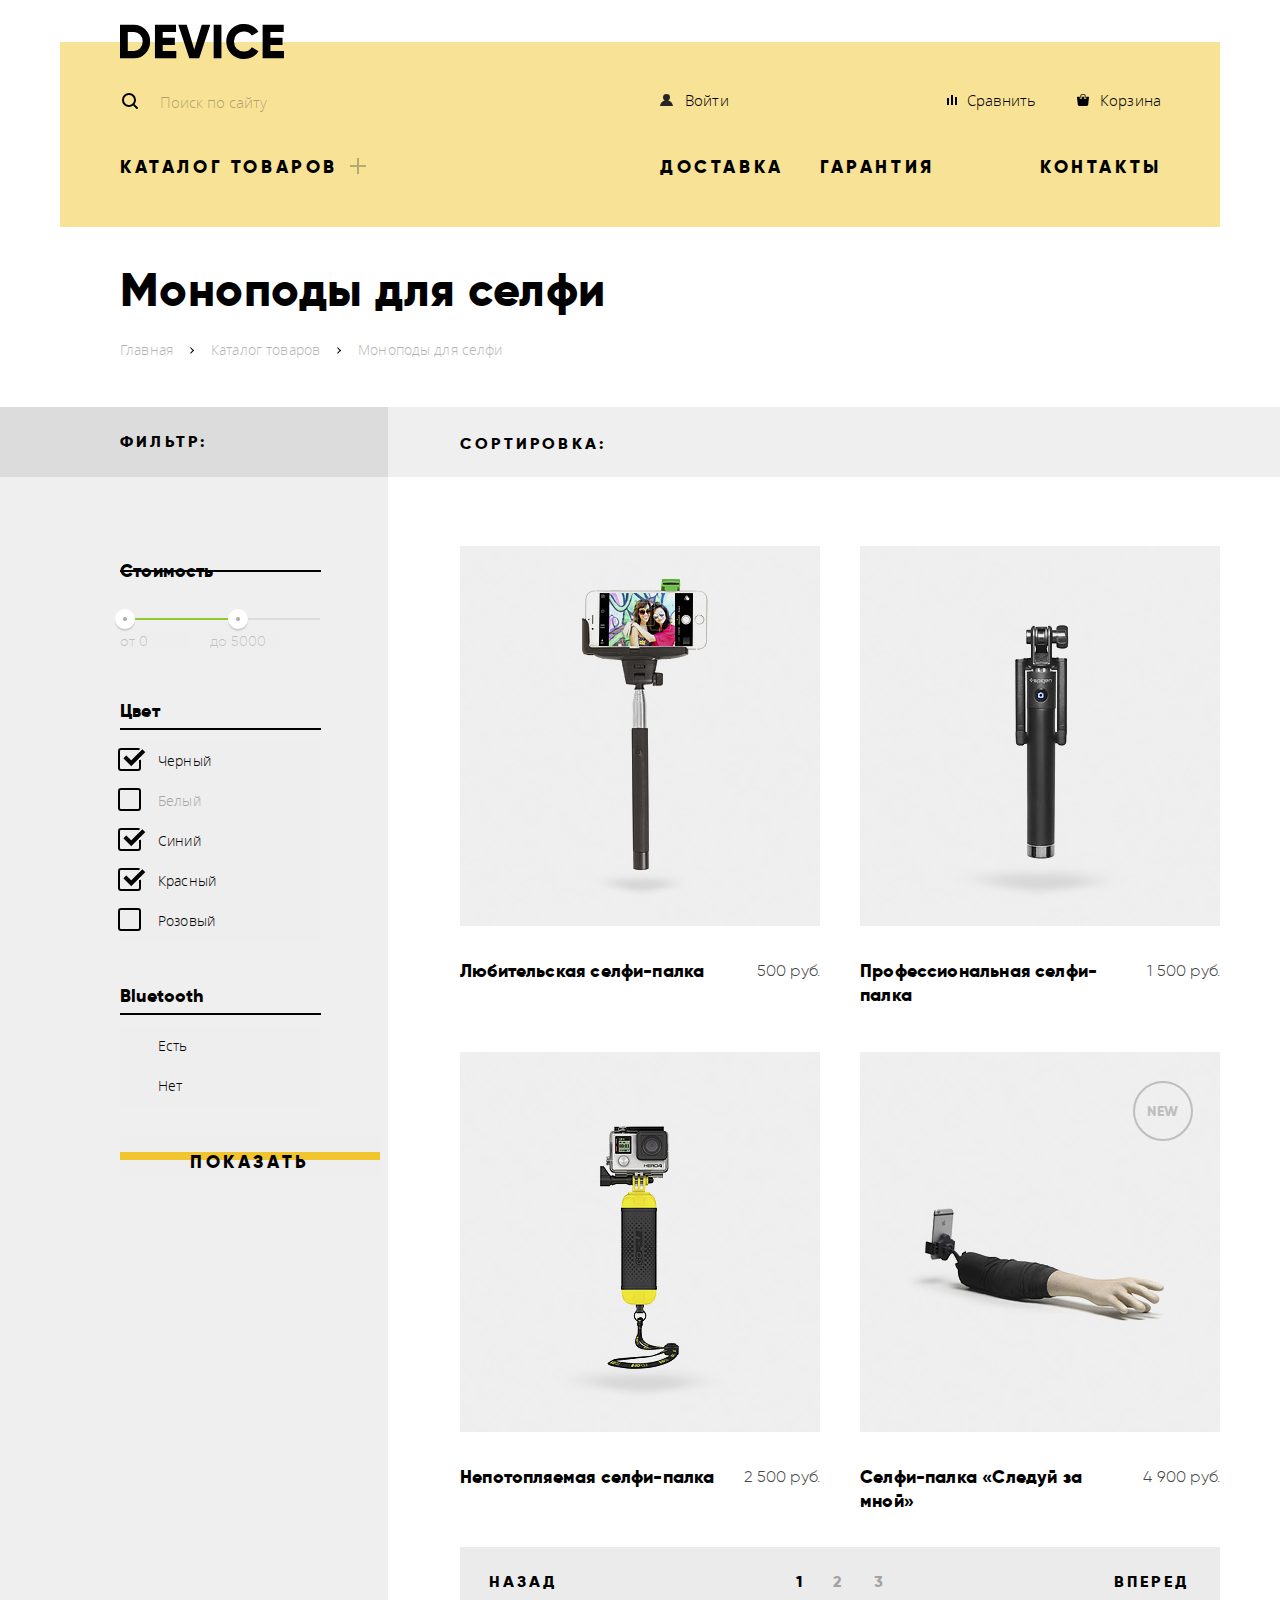
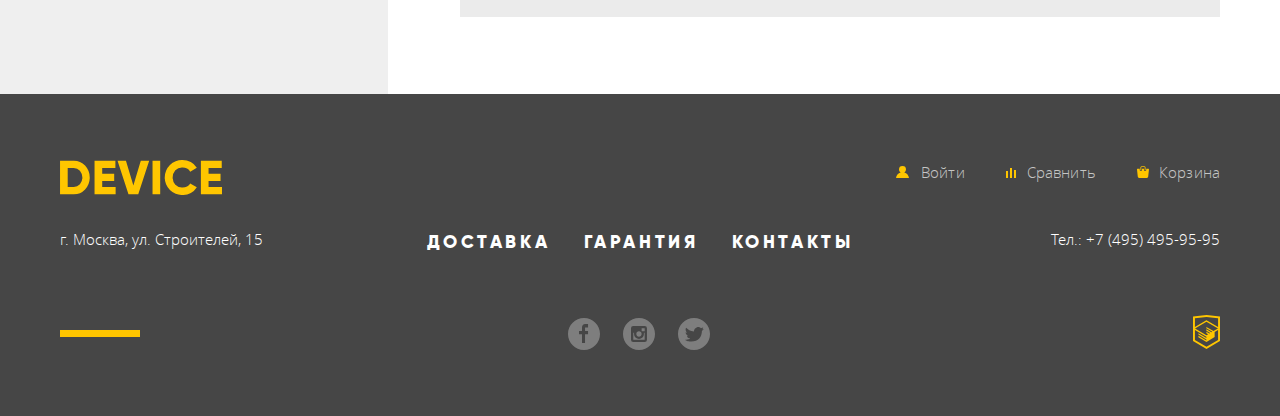
==== catalog.html @ 61d41802 "catalog - сделал часть фильтра" ====
<!DOCTYPE html>
<html lang="ru">
  <head>
    <meta charset="utf-8">
    <title>HTML Academy: Девайс</title>
    <link rel="stylesheet" href="css/normalize.css">
    <link rel="stylesheet" href="css/style.css">
  </head>
  <body class="inner-page">
    <header class="main-header container">
        <nav class="main-navigation">
          <div class="main-header-logo-block">
            <a class="main-header-logo">
              <img src="img/logo-device-black.svg" width="164" height="35" alt="Логотип интернет-магазина «Device»">
            </a>
          </div>
          <ul class="user-navigation">
            <li class="search-block">
              <form class="search-form" action="https://echo.htmlacademy.ru" method="post">
                <input class="search-input" id="search-text" type="text" name="search-text" placeholder="Поиск по сайту" autocomplete="off">
                <button class="search-button" type="submit">Найти</button>
              </form>
            </li>
            <li class="login-link"><a href="login.html">Войти</a></li>
            <li class="compare"><a href="compare.html">Сравнить</a></li>
            <li class="basket"><a href="basket.html">Корзина</a></li>
          </ul>
          <ul class="site-navigation">
            <li class="header-catalog">
              <a href="catalog.html">Каталог товаров</a>
              <ul class="header-catalog-menu">
                <li><a href="catalog-vr.html">Виртуальная реальность </a></li>
                <li><a href="catalog-monopods.html">Моноподы для селфи</a></li>
                <li><a href="catalog-actioncameras.html">Экшн-камеры</a></li>
                <li><a href="catalog-fitness.html">Фитнес-браслеты</a></li>
                <li><a href="catalog-smartwatches.html">Умные часы</a></li>
                <li><a href="catalog-quadcopters.html">Квадрокоптеры</a></li>
              </ul>
            </li>
            <li class="header-delivery"><a href="delivery.html">Доставка</a></li>
            <li class="header-warranty"><a href="warranty.html">Гарантия</a></li>
            <li class="header-contacts"><a href="contacts.html">Контакты</a></li>
          </ul>
        </nav>
    </header>

    <main>
      <div class="container">
        <h1 class="page-title">Моноподы для селфи</h1>
        <h2 class="visually-hidden">Навигационная цепочка</h2>
        <ul class="breadcrumbs">
          <li><a href="index.html">Главная</a></li>
          <li><a href="catalog.html">Каталог товаров</a></li>
          <li class="breadcrumbs-current">Моноподы для селфи</li>
        </ul>
      </div>

      <div class="catalog-wrapper">
        <div class="catalog-left-side">
        </div>
        <div class="catalog-container">
          <section class="filter-column">
            <h2 class="filter-title">Фильтр:</h2>
            <form class="filter" method="get" action="https://echo.htmlacademy.ru">
              <fieldset class="price-fieldset">
                <legend>Стоимость</legend>
                <div class="range-filter">
                  <div class="range-controls">
                    <div class="scale">
                      <div class="bar"></div>
                    </div>
                    <div class="toggle toggle-min"></div>
                    <div class="toggle toggle-max"></div>
                    <!-- <div class="price-controls"> -->
                      <label class="min-price">от <input name="min-price" type="text" value="0"></label>
                      <label class="max-price">до <input name="max-price" type="text" value="5000"></label>
                    <!-- </div> -->
                  </div>
                </div>
              </fieldset>

              <fieldset class="color-fieldset">
                <legend>Цвет</legend>
                <ul>
                  <li class="filter-option">
                    <input class="visually-hidden filter-input filter-input-checkbox" type="checkbox" name="black" id="black-field" checked>
                    <label for="black-field">Черный</label>
                  </li>
                  <li class="filter-option">
                    <input class="visually-hidden filter-input filter-input-checkbox" type="checkbox" name="white" id="white-field" disabled>
                    <label for="white-field">Белый</label>
                  </li>
                  <li class="filter-option">
                    <input class="visually-hidden filter-input filter-input-checkbox" type="checkbox" name="blue" id="blue-field" checked>
                    <label for="blue-field">Синий</label>
                  </li>
                  <li class="filter-option">
                    <input class="visually-hidden filter-input filter-input-checkbox" type="checkbox" name="red" id="red-field" checked>
                    <label for="red-field">Красный</label>
                  </li>
                  <li class="filter-option">
                    <input class="visually-hidden filter-input filter-input-checkbox" type="checkbox" name="pink" id="pink-field">
                    <label for="pink-field">Розовый</label>
                  </li>
                </ul>
              </fieldset>
              <fieldset class="bluetooth-fieldset">
                <legend>Bluetooth</legend>
                <ul>
                  <li class="filter-option">
                    <input class="visually-hidden filter-input filter-input-radio" type="radio" name="bluetooth" id="bluetooth-yes" value="bluetooth-yes">
                    <label for="bluetooth-yes">Есть</label>
                  </li>
                  <li class="filter-option">
                    <input class="visually-hidden filter-input filter-input-radio" type="radio" name="bluetooth" id="bluetooth-no" value="bluetooth-no">
                    <label for="bluetooth-no">Нет</label>
                  </li>
                </ul>
              </fieldset>
              <button class="button filter-button" type="submit" >Показать</button>
            </form>
          </section>

          <div class="catalog-column">
            <section class="sorting">
              <h2 class="sorting-title">Сортировка:</h2>
              <!-- Здесь будет сортировка -->
            </section>

            <section class="catalog">
              <h2 class="visually-hidden">Список моноподов для селфи</h2>
              <ul class="catalog-list">
                <li class="catalog-item">
                  <p class="catalog-item-image">
                    <img src="img/item-1.jpg" width="360" height="380" alt="Любительская селфи-палка">
                  </p>
                  <div class="item-name-price">
                    <a href="catalog-item.html">
                      <h3 class="catalog-item-name">Любительская селфи-палка</h3>
                    </a>
                    <p class="catalog-item-price">
                      <b>500 руб.</b>
                    </p>
                  </div>
                  <div class="actions">
                      <a class="button add-cart-button" href="#" >В корзину</a>
                      <a class="add-compare" href="#" >Добавить к сравнению</a>
                  </div>
                </li>

                <li class="catalog-item">
                  <p class="catalog-item-image">
                    <img src="img/item-2.jpg" width="360" height="380" alt="Любительская селфи-палка">
                  </p>
                  <div class="item-name-price">
                    <a href="catalog-item.html">
                      <h3 class="catalog-item-name">Профессиональная селфи-палка</h3>
                    </a>
                    <p class="catalog-item-price">
                      <b>1 500 руб.</b>
                    </p>
                  </div>
                  <div class="actions">
                      <a class="button add-cart-button" href="#" >В корзину</a>
                      <a class="add-compare" href="#" >Добавить к сравнению</a>
                  </div>
                </li>

                <li class="catalog-item">
                  <p class="catalog-item-image">
                    <img src="img/item-3.jpg" width="360" height="380" alt="Любительская селфи-палка">
                  </p>
                  <div class="item-name-price">
                    <a href="catalog-item.html">
                      <h3 class="catalog-item-name">Непотопляемая селфи-палка</h3>
                    </a>
                    <p class="catalog-item-price">
                      <b>2 500 руб.</b>
                    </p>
                  </div>
                  <div class="actions">
                      <a class="button add-cart-button" href="#" >В корзину</a>
                      <a class="add-compare" href="#" >Добавить к сравнению</a>
                  </div>
                </li>

                <li class="catalog-item">
                  <p class="catalog-item-image">
                    <img src="img/item-4.jpg" width="360" height="380" alt="Любительская селфи-палка">
                  </p>
                  <div class="item-name-price">
                    <a href="catalog-item.html">
                      <h3 class="catalog-item-name">Селфи-палка «Следуй за мной»</h3>
                    </a>
                    <p class="catalog-item-price">
                      <b>4 900 руб.</b>
                    </p>
                  </div>
                  <div class="item-new">New</div>
                  <div class="actions">
                      <a class="button add-cart-button" href="#" >В корзину</a>
                      <a class="add-compare" href="#" >Добавить к сравнению</a>
                  </div>
                </li>

              </ul>
              <div class="pagination">
                <button class="pagination-button pagination-button-back">Назад</button>
                <ul class="pagination-list">
                  <li class="pagination-item pagination-item-current"><a>1</a></li>
                  <li class="pagination-item"><a href="#">2</a></li>
                  <li class="pagination-item"><a href="#">3</a></li>

                </ul>
                <button class="pagination-button pagination-button-next">Вперед</button>
              </div>
            </section>
          </div>
        </div>
        <div class="catalog-right-side">
        </div>
      </div>
    </main>

    <footer class="main-footer">
      <div class="main-footer-wrapper">
        <div class="container">
          <div class="footer-top">
            <a>
              <img class="footer-logo" src="img/logo-device-yellow.svg" width="162" height="35" alt="Логотип интернет-магазина «Device»">
            </a>
            <ul class="footer-user-navigation">
              <li class="footer-login-link"><a href="login.html">Войти</a></li>
              <li class="footer-compare"><a href="compare.html">Сравнить</a></li>
              <li class="footer-basket"><a href="basket.html">Корзина</a></li>
            </ul>
          </div>
          <div class="footer-middle">
            <div class="column-1">
              <span class="footer-address">г. Москва, ул. Строителей, 15</span>
            </div>
            <div class="column-2">
              <ul class="middle-menu">
                <li><a href="delivery.html">Доставка</a></li>
                <li><a href="warranty.html">Гарантия</a></li>
                <li><a href="contacts.html">Контакты</a></li>
              </ul>
            </div>
            <div class="column-3">
              <span class="footer-tel">Тел.: +7 (495) 495-95-95</span>
            </div>
          </div>
          <div class="footer-bottom">
            <div class="column-2">
              <ul class="social-buttons">
                <li>
                  <a class="social-button fb-button" href="#" aria-label="Фейсбук">
                  </a>
                </li>
                <li>
                  <a class="social-button instagram-button" href="#" aria-label="Инстаграм">
                  </a>
                </li>
                <li>
                  <a class="social-button twitter-button" href="#" aria-label="Твиттер">
                  </a>
                </li>
              </ul>
            </div>
            <a class="footer-copyright" href="https://htmlacademy.ru/intensive/htmlcss">
              <img src="img/logo-html.svg" width="27" height="35" alt="Логотип HTML Academy">
            </a>
          </div>
        </div>
      </div>
    </footer>
  </body>
</html>
---- css/style.css ----
/* * {
  background: rgba(0, 255, 0, 0.08);
} */



@font-face {
    font-family: "gilroyextrabold";
    src: url("../fonts/gilroyextrabold-webfont.woff2") format("woff2");
    font-weight: 800;
    font-style: normal;
}

@font-face {
    font-family: "gilroylight";
    src: url("../fonts/gilroylight-webfont.woff2") format("woff2");
    font-weight: 300;
    font-style: normal;
}

@font-face {
    font-family: "open_sanslight";
    src: url("../fonts/opensans-light-webfont.woff2") format("woff2");
    font-weight: 300;
    font-style: normal;
}

@font-face {
    font-family: "open_sansregular";
    src: url("../fonts/opensans-regular-webfont.woff2") format("woff2");
    font-weight: 400;
    font-style: normal;
}

body {
  margin: 0;
  padding: 0;

  font-family: "open_sanslight", Arial, sans-serif;
  font-size: 15px;
  line-height: 30px;
  font-weight: 300;
  color: #464646;

  background-color: #ffffff;
}

a {
  text-decoration: none;
}

img {
  max-width: 100%;
  height: auto;

}

.visually-hidden:not(:focus):not(:active),
input[type="checkbox"].visually-hidden,
input[type="radio"].visually-hidden {
  position: absolute;

  width: 1px;
  height: 1px;
  margin: -1px;
  border: 0;
  padding: 0;

  white-space: nowrap;

  clip-path: inset(100%);
  clip: rect(0 0 0 0);
  overflow: hidden;
}

.page-title,
.services-item h3,
.about-us-title,
.contacts-title {
  font-family: "gilroyextrabold", Arial, sans-serif;
  font-size: 47px;
  line-height: 48px;
  font-weight: 800;
  text-align: left;
  color: #000000;
  letter-spacing: 0.01em;

  background-color: #ffffff;
  border: none;
}

/* ---------- Кнопки ---------- */
.button {
  position: relative;
  display: block;

  box-sizing: border-box;
  width: 260px;
  height: 40px;

  margin: 0;
  padding: 0;

  padding-top: 12px;

  z-index: 1;

  font-family: "gilroyextrabold", Arial, sans-serif;
  font-size: 18px;
  line-height: 18px;
  font-weight: 800;
  text-align: center;
  color: #000000;
  text-transform: uppercase;
  letter-spacing: 0.2em;

  background-color: #ffffff;
  border: none;

  /* Временно */
  /* outline: 1px solid gray; */
}

.button::before {
  content: "";

  position: absolute;
  width: inherit;
  height: 8px;
  top: 16px;
  left: 0;

  z-index: -1;

  background-color: #f0c52e;
}

.button:hover::before,
.button:focus::before
 {
  transform: scaleY(5);
  transition-duration: 0.25s;
}

.button:active {
  color: rgba(0, 0, 0, 0.3);
}

/* -------------------- */

.slider-item-button {
  width: 220px;
  margin-top: 45px;
}

.services-button {
  width: 160px;
  margin-bottom: 24px;
  background-color: transparent;
}

.about-us-button {
  width: 260px;
  margin-top: 53px;
}

.write-us-button {
  width: 260px;
  margin-top: 58px;
}

/* Кнопки всплывающих окон */
.email-send-button {
  padding-top: 0;

  cursor: pointer;
}

/* Кнопки страницы каталога */
.filter-button {
  background-color: #eeeeee;
}



.container {
  display: flex;
  flex-direction: column;

  box-sizing: border-box;
  width: 1200px;
  padding: 0 20px;
  margin-left: auto;
  margin-right: auto;
}

.main-header {
  box-sizing: border-box;
  padding: 0 80px;

  margin-top: 24px;
  /* Временно для сетки */
  min-height: 203px;

  box-shadow:
  0 18px #ffffff inset,
  20px 0 #ffffff inset,
  -20px 0 #ffffff inset;
}


.main-header-logo-block {
  /* width: 1160px; */
  height: 35px;
  margin-bottom: 18px;
}

.main-header {
  /* position: relative; */

  color: #000000;
  letter-spacing: 0.01em;

  background-color: #f7e296;
}

.main-header a {
  color: #000000;
}

.main-header a:hover,
.main-header a:focus {
  opacity: 0.6;
}

.main-header a:active {
  opacity: 0.3;
}

.main-header-logo:hover,
.main-header-logo:focus {
  opacity: 0.6;
}

.main-header-logo:active {
  opacity: 0.3;
}

.main-header ul {
  list-style: none;
}

.main-navigation {
}

.user-navigation {
  display: flex;
  flex-wrap: wrap;

  justify-content: flex-start;
  align-items: top;
  min-height: 49px;
  margin: 0;
  padding: 0;
  margin-bottom: 29px;

  list-style: none;
}

.user-navigation li:not(:first-child) {
  margin-top: 8px;
}

.search-block {
  width: 440px;
}

.search-form {
  width: 440px;
  display: flex;

  margin: 0;
  padding: 0;
}

.search-input {
  box-sizing: border-box;
  width: 355px;
  height: 49px;

  /* padding-bottom: 13px; */
  padding-left: 40px;
  padding-right: 20px;

  color: #000000;

  vertical-align: middle;

  border: none;
  box-shadow: 0 -2px 0 0 #000000 inset;

  background-image: url("../img/search.svg") ;
  background-repeat: no-repeat; background-position: 2px 16px;
  background-color: inherit;
}

input.search-input::placeholder {
  color: rgba(0, 0, 0, 0.3);
}

input.search-input:hover::placeholder, input.search-input:focus::placeholder {
  color: rgba(0, 0, 0, 0.6);
}

.search-input:focus {
  outline: 0;
}

.search-button {
  box-sizing: border-box;
  width: 85px;
  height: 49px;

  color: #000000;

  border: none;
  border: 2px solid #000000;

  background: none;
}

.search-button:hover,
.search-button:hover {
  color: #ffffff;
  background-color: #000000;
  cursor: pointer;
}

.search-button:active {
  color: rgba(255, 255, 255, 0.3);
}

.search-input:placeholder-shown + .search-button {
   display: none
}

.search-input:focus + .search-button {
   display: block;
}

.search-input:placeholder-shown {
  box-shadow: none;
}

.search-input:focus {
  box-shadow: 0 -2px 0 0 #000000 inset;
}

.user-navigation a {
  display: block;
  padding-left: 25px;
}

.login-link a {
  background-image: url("../img/user.svg") ;
  background-repeat: no-repeat; background-position: 0px 9px;
}

.compare a {
  margin-left: 2px;

  background-image: url("../img/compare.svg") ;
  background-repeat: no-repeat; background-position: 5px 10px;
}

.basket a {
  margin-left: 5px;

  background-image: url("../img/cart.svg") ;
  background-repeat: no-repeat; background-position: 2px 9px;
}

 .login-link {
   width: 80px;
   margin-left: 100px;
 }

 .compare {
   width: 100px;
   margin-left: 200px;
 }

 .basket {
   width: 90px;
   margin-left: 30px;
 }



.site-navigation {
  display: flex;
  flex-wrap: wrap;

  justify-content: flex-start;
  margin: 0;
  padding: 0;
  /* margin-bottom: 19px; */

  list-style: none;
}

.header-catalog {
  position: relative;
  /* width: 230px; */
  width: 255px;
}

.header-catalog:hover > a,
.header-catalog:focus > a {
  opacity: 0.6;
}

.header-catalog > a:active {
  opacity: 0.3;
}

.header-catalog:before {
  content: "";
  position: absolute;
  width: 16px;
  height: 2px;

  right: 9px;
  top: 10px;

  background-color: #b8a974;
}

.header-catalog:after {
  content: "";
  position: absolute;
  width: 2px;
  height: 16px;

  right: 16px;
  top: 3px;

  background-color: #b8a974;
}

.header-delivery {
  width: 160px;
  margin-left: 285px;
}
.header-warranty {
  width: 120px;
}
.header-contacts {
  width: 120px;
  margin-left: 100px;
}

.site-navigation {
  font-family: "gilroyextrabold", Arial, sans-serif;
  font-size: 18px;
  line-height: 24px;
  font-weight: 800;
  color: #000000;
  text-transform: uppercase;
  letter-spacing: 0.2em;

  background-color: #f7e296;
}


.header-catalog-menu {
  position: absolute;
  left: -60px;
  z-index: 10;

  display: flex;
  flex-direction: column;
  justify-content: flex-start;
  align-content: flex-start;
  flex-wrap: wrap;

  box-sizing: border-box;
  height: 161px;
  width: 1160px;

  margin: 0;
  padding: 0;
  padding-left: 60px;
  padding-right: 60px;
  padding-top: 20px;
  padding-bottom: 33px;

  font-family: "open_sanslight", Arial, sans-serif;
  font-size: 15px;
  line-height: 36px;
  font-weight: 300;
  letter-spacing: 0.01em;
  color: #000000;
  text-transform: none;


  list-style: none;
  background-color: #f7e296;
  /* Временно скрываем выпадающее меню*/
  display: none;
}

.header-catalog:hover .header-catalog-menu {
  display: flex;
}

.header-catalog-menu li {
  width: 200px;
  margin-right: 40px;
}

.header-catalog-menu li:nth-child(5) {
  margin-bottom: 36px;
}

.header-catalog-menu li:nth-child(n+4) {
  width: 160px;
}



.slider {
  position: relative;
  min-height: 516px;
  margin-bottom: 80px;
}

.slider-list {
  position: relative;

  margin: 0;
  padding: 0;
  list-style: none;
}

.slider-item {
  display: flex;
  justify-content: space-between;

  box-shadow: 0 113px #f7e296 inset;
}

.slider-item::before {
  content: "";
  position: absolute;
  left: 600px;
  top: 39px;
  width: 100px;
  height: 7px;
  background-color: #ffffff;
}

.slider-left-column {
  display: flex;
  width: 560px;
}

.slider-right-column {
  width: 560px;
}

.slider-item:nth-child(1) .slider-image {
  margin: 4px auto;
}

.slider-item:nth-child(2) .slider-image {
  margin-top: 15px;
  margin-left: 116px;
}

.slider-item:nth-child(3) .slider-image {
  margin-top: 67px;
  margin-left: 32px;
}

.slider-item-number {
  position: absolute;
  top: -8px;
  right: 45px;

  font-family: "gilroyextrabold", Arial, sans-serif;
  font-size: 179.2px;
  line-height: 179.2px;
  font-weight: 800;
  text-align: left;
  color: #ffffff;
  letter-spacing: 0.01em;

  background-color: transparent;
  border: none;
}

.slider-item-slogan {
  position: relative;
  margin: 0px;
  margin-top: 84px;

  font-family: "gilroyextrabold", Arial, sans-serif;
  font-size: 47px;
  line-height: 56px;
  font-weight: 800;
  text-align: left;
  color: #000000;
  letter-spacing: 0.01em;

  background-color: transparent;
  border: none;
}

.slider-item-description {
  width: 500px;
  /* width: 482px; */
  margin: 0;
  margin-top: 17px;

  letter-spacing: 0.01em;
}


.slider-table {
  border-collapse: collapse;
  margin-top: 49px;
}

.slider-table td {
padding: 0;
}

.col1 {
  width: 159px;
}

.col2 {
  width: 140px;
}

.col3 {
  width: 160px;
}

.slider-table-head {
  display: table-row-group;

  font-size: 13px;
  line-height: 20px;
  letter-spacing: 0.01em;
}

.slider-table-data {
  display: table-header-group;

  font-family: "gilroylight", Arial, sans-serif;
  font-size: 36px;
  line-height: 48px;
  font-weight: 300;
  color: #000000;
  letter-spacing: 0.01em;

  background-color: #ffffff;
}

.slider-table-head td {
  padding-top: 8px;
}

.slider-controls {
  position: absolute;
  height: 12px;

  bottom: 174px;
  right: 66px;

  z-index: 5;
}

.slider-controls label {
  position: relative;
  display: inline-block;
  width: 10px;
  height: 10px;
  margin-right: 17px;

  vertical-align: top;

  background-color: transparent;
  border: 1px solid #000000;
  border-radius: 50%;
  cursor: pointer;
}

.slider-item {
  display: none;
}

#product-1:checked ~ .slider-list #slide1,
#product-2:checked ~ .slider-list #slide2,
#product-3:checked ~ .slider-list #slide3 {
  display: flex;
}

#product-1:checked ~ .slider-controls label[for="product-1"]::before,
#product-2:checked ~ .slider-controls label[for="product-2"]::before,
#product-3:checked ~ .slider-controls label[for="product-3"]::before {
  content: "";
  position: absolute;
  width: 2px;
  height: 2px;
  z-index: 5;
  left: 50%;
  top: 50%;
  margin: -2px;
  background-color: inherit;
  border: 1px solid #000000;
  border-radius: 50%;
}


.catalog-menu {
  min-height: 242px;
  margin-bottom: 80px;
}

.catalog-menu-list {
  display: flex;
  justify-content: flex-start;
  flex-wrap: wrap;

  width: 1160px;

  margin: 0;
  padding: 0;

  list-style: none;
}

.catalog-menu-item {
  width: 160px;
  margin-right: 40px;

  font-family: "gilroyextrabold", Arial, sans-serif;
  font-size: 18px;
  line-height: 24px;
  font-weight: 800;
  letter-spacing: 0.01em;

  background-color: #ffffff;
}

.catalog-menu-item:nth-child(6) {
  margin-right: 0;
}

.catalog-menu-item a {
  display: flex;
  flex-direction: column;
  position: relative;
  color: #000000;
  text-decoration: none;
}

.catalog-menu-item a::before {
  display: block;
  content: "";
  width: 160px;
  height: 160px;
  margin-bottom: 33px;

  background-color: #f7e296;
  background-repeat: no-repeat;
  background-position: center;
}

.catalog-menu-item a::after{
  display: block;
  position: absolute;
  content: "";
  width: 160px;
  height: 160px;

  background-repeat: no-repeat;
}

.catalog-menu-vr a::after{
  background-image: url("../img/popular-1.svg");
  background-position: 31px 50px;
}

.catalog-menu-monopods a::after{
  background-image: url("../img/popular-2.svg");
  background-position: 38px 40px;
}

.catalog-menu-actioncameras a::after{
  background-image: url("../img/popular-3.svg");
  background-position: 49px 37px;
}

.catalog-menu-fitness a::after{
  background-image: url("../img/popular-4.svg");
  background-position: 28px 49px;
}

.catalog-menu-smartwatches a::after{
  background-image: url("../img/popular-5.svg");
  background-position: 55px 30px;
}

.catalog-menu-quadcopters a::after{
  background-image: url("../img/popular-6.svg");
  background-position: 13px 48px;
}

.catalog-menu-item a:hover::before,
.catalog-menu-item a:focus::before {
  background-color: #f0c52e;
}

.catalog-menu-item a:active::after {
  opacity: 0.3;
}

.catalog-menu-item a:active {
  color: rgba(0, 0, 0, 0.3);
}


.services {
  margin-bottom: 0;
}

.services-wrapper {
  width: auto;
  background-color: #e5e5e5;
  box-shadow: 0 100px #ffffff inset;
}

.services .container {
  display: flex;
  flex-direction: row;
  align-items: flex-start;

  box-sizing: border-box;

  background-color: #e5e5e5;
  box-shadow: 0 100px #ffffff inset;
}

.services-controls {
  display: flex;
  flex-direction: column;
  width: 277px;
  padding-top: 80px;
  vertical-align: middle;
}

.services-list {
  box-sizing: border-box;
  width: 883px;
  margin: 0;
  padding: 0;
  padding-top: 60px;
  padding-left: 116px;


  margin-bottom: 69px;
  min-height: 319px;

  border-left: 7px solid #000000;

  list-style: none;
}

.services-item {
  min-height: 180px;

  background-repeat: no-repeat;
}

.services-item:nth-child(1) {
  background-image: url("../img/delivery.svg");
  background-position: 558px 24px;
}

.services-item:nth-child(2) {
  background-image: url("../img/warranty.svg");
  background-position: 543px 0px;
}

.services-item:nth-child(3) {
  background-image: url("../img/credit.svg");
  background-position: 534px 0px;
}

.services-item h3 {
  margin: 0;
  padding: 0;

  padding-top: 14px;
  background-color: transparent;
}

.service-description {
  width: 460px;
  margin-top: 30px;
  padding-bottom: 20px;
  letter-spacing: 0.01em;
}

.services-controls label {
  cursor: pointer;
}

.services-item {
  display: none;
}

#delivery:checked ~ .services-list #slide-delivery,
#warranty:checked ~ .services-list #slide-warranty,
#credit:checked ~ .services-list #slide-credit {
  display: block;
}

#delivery:checked ~ .services-controls label[for="delivery"],
#warranty:checked ~ .services-controls label[for="warranty"],
#credit:checked ~ .services-controls label[for="credit"] {
  color: #f7e184;
  background-color: #000000;
  box-shadow: 117px 0 0 0 #000000;
}

#delivery:checked ~ .services-controls label[for="delivery"]::before,
#warranty:checked ~ .services-controls label[for="warranty"]::before,
#credit:checked ~ .services-controls label[for="credit"]::before {
  display: none;
}


.logotypes {
  /* min-height: 288px; */
  margin-top: 94px;
  margin-bottom: 93px;
}

.logotypes-list {
  display: flex;

  margin: 0;
  padding: 0;

  list-style: none;
}

.logotypes-item {
  margin-right: 40px;
}

.logotypes-item:nth-child(4) {
  margin-right: 0;
}

.logotypes-link {
  display: flex;
}

.logotypes-link img.color {
  display: none;
}

.logotypes-link:hover img,
.logotypes-link:focus img
 {
  display: none;
}
.logotypes-link:hover img.color,
.logotypes-link:focus img.color {
  display: block;
}

.index-columns {
  display: flex;
  justify-content: space-between;
}


.transport-list a {
  font-family: "gilroyextrabold", Arial, sans-serif;
  font-size: 16px;
  line-height: 40px;
  font-weight: 800;
  color: #000000;
  letter-spacing: 0;

  background-color: #ffffff;
  border: none;
}



.about-us {
  position: relative;
  width: 480px;
  min-height: 573px;
}

.contacts {
  position: relative;
  width: 560px;
  min-height: 573px;
}

.about-us:before,
.contacts:before {
  content: "";
  position: absolute;
  width: 80px;
  height: 7px;
  top: 0;
  left: 0;

  background-color: #000000;
}

.about-us-title,
.contacts-title {
  margin: 0;
  padding: 0;

  padding-top: 52px;
  margin-bottom: 43px;
}


.about-us-description {
  display: block;
  margin-bottom: 30px;
}

.transport-list {
  margin: 0;
  padding: 0;

  margin-top: 67px;
  margin-left: 18px;

  list-style-type: circle;

}

.transport-list li {
  padding-left: 18px;

}

.contacts-map {
  margin-top: 40px;
}

/*-----------------------*/
/*-----------------------*/
/*Cтраница каталога*/
/*-----------------------*/
/*-----------------------*/

.inner-page .main-header {
  margin-bottom: 40px;
}

.page-title {
  margin: 0;
  padding: 0;
  padding-left: 60px;
  margin-bottom: 23px;
}


.breadcrumbs {
  display: flex;
  justify-content: flex-start;
  flex-wrap: wrap;

  padding: 0;
  margin: 0;
  margin-left: 60px;
  margin-bottom: 45px;

  font-family: "open_sanslight", Arial, sans-serif;
  font-size: 14px;
  line-height: 24px;
  font-weight: 300;
  letter-spacing: 0.01em;
  color: #000000;

  background-color: #ffffff;
  border: none;

  list-style: none;
}

.breadcrumbs li {
  position: relative;
  margin-right: 38px;
}

.breadcrumbs li:last-child {
  margin-right: 0;
}

.breadcrumbs li::after {
  content: "";

  position: absolute;
  top: 10px;
  right: -20px;

  width: 3px;
  height: 3px;

  border: 1px solid #000000;
  border-left-color: #ffffff;
  border-bottom-color: #ffffff;

  background-color: #ffffff;

  transform: rotate(45deg);
}

.breadcrumbs-current::after {
  display: none;
}

.breadcrumbs a {
  color: #000000;
}

.breadcrumbs a,
.breadcrumbs-current {
  opacity: 0.3;
}

.breadcrumbs a:hover,
.breadcrumbs a:focus {
  opacity: 0.6;
}

.breadcrumbs a:active {
  opacity: 0.1;
}


.catalog-wrapper {
  display: flex;
  /* justify-content: center; */
  /* width: auto; */
}

.catalog-left-side {
  flex-grow: 1;

  background-color: #efefef;
  box-shadow: 0 70px #dcdcdc inset;
}

.catalog-right-side {
  flex-grow: 1;

  box-shadow: 0 70px #efefef inset;
}

.catalog-container {
  display: flex;
  box-sizing: border-box;
  width: 1200px;
}

.filter-column {
  box-sizing: border-box;
  width: 348px;
  padding-left: 80px;
  padding-right: 68px;
  background: #efefef;
  box-shadow: 0 70px #dcdcdc inset;

}

.catalog-column {
  width: 852px;
  padding-left: 72px;
  padding-right: 20px;

  box-shadow: 0 70px #efefef inset;
}

.filter-title {
  display: inline-block;
  margin: 0;
  padding: 0;
  margin-top: 23px;
  margin-bottom: 92px;
}

.filter-title,
.sorting-title {
  font-family: "gilroyextrabold", Arial, sans-serif;
  font-size: 16px;
  line-height: 24px;
  font-weight: 800;
  text-transform: uppercase;

  color: #000000;
  letter-spacing: 0.2em;
}

.filter {
  display: flex;
  flex-direction: column;
}

.filter fieldset {
  position: relative;
  margin: 0;
  padding: 0;
  margin-top: 13px;
  margin-bottom: 30px;

  border: none;
}

.filter fieldset::before {
  content: "";

  position: absolute;
  top: -13px;
  left: 0;

  width: 201px;
  height: 2px;
  background-color: #000000;
}

.filter legend {
  font-family: "gilroyextrabold", Arial, sans-serif;
  font-size: 18px;
  line-height: 24px;
  font-weight: 800;
  color: #000000;
  letter-spacing: 0.01em;
}

.range-filter {
  width: 200px;
  margin-bottom: 21px;
}

.range-controls {
  position: relative;
  height: 5px;
  margin-bottom: 33px;
  padding-top: 35px;

  border-radius: 5px;

}

.range-controls .scale {
  height: 2px;

  background: #dbdbdb;
}

.range-controls .bar {
  width: 60%;
  height: 2px;

  background: #91c92f;
}

.range-controls .toggle {
  position: absolute;
  top: 26px;
  left: 0;

  width: 4px;
  height: 4px;
  padding: 0;

  border: 8px solid #ffffff;
  background-color: #ababab;
  box-shadow: 0 2px 1px 0 #cfcfcf;
  border-radius: 50%;
  cursor: pointer;
}

.range-controls .toggle-min {
  left: -5px;
}

.range-controls .toggle-max {
  left: 108px;
}

.range-controls label {
  position: absolute;
  display: inline-block;
  width: 70px;

  font-family: "gilroylight", Arial, sans-serif;
  font-size: 14px;
  line-height: 16px;
  font-weight: 300;
  color: rgba(0, 0, 0, 0.2);

  background-color: #eeeeee;
}

.min-price {
  top: 50px;
  left: 0;
}

.max-price {
  top: 50px;
  left: 90px;
}

.range-controls input {
  display: inline-block;
  width: 45px;
  padding: 0;

  font-family: "gilroylight", Arial, sans-serif;
  font-size: 14px;
  line-height: 16px;
  font-weight: 300;
  color: rgba(0, 0, 0, 0.2);

  border: none;
  background-color: #eeeeee;
}

.filter ul {
  margin: 0;
  padding: 0;

  list-style: none;
}

.color-fieldset legend,
.bluetooth-fieldset legend {
  margin-bottom: 18px;
}

.filter-option {
  /* margin-bottom: 5px; */
  padding-left: 38px;

  font-size: 14px;
  line-height: 40px;
  font-weight: 300;
  letter-spacing: 0.01em;
  color: #000000;

  background-color: #eeeeee;
}

.filter-option label {
  position: relative;

  display: block;

  cursor: pointer;
  user-select: none;
}

.filter-input-checkbox + label::before {
  content: "";
  position: absolute;
  top: 7px;
  left: -40px;

  box-sizing: border-box;
  width: 23px;
  height: 23px;

  border: 2px solid #000000;
  border-radius: 3px;
}

.filter-input-checkbox:checked + label::after {
  content: "";
  position: absolute;

  top: 7px;
  left: -35px;

  width: 27px;
  height: 23px;

  background-image: url("../img/checked.png");
  background-repeat: no-repeat;
  background-position: 0 0;

}

.filter-input:disabled + label {
  color: #a6a6a6;
}

.catalog-list h3{
  margin: 0;
  padding: 0;
}

.catalog-list {
  display: flex;
  flex-wrap: wrap;
  padding: 0;
  margin: 0;
  /* margin-bottom: 29px; */

  list-style: none;
}

.catalog-item {
  position: relative;
  display: flex;
  flex-direction: column;

  width: 360px;
  margin-right: 40px;
  margin-bottom: 40px;

  /* Временно для сетки */
  min-height: 466px;
  /* background-color: transparent; */
  /* box-shadow: inset 0 0 0 2px purple; */
}

.catalog-item:nth-child(2n) {
  margin-right: 0;
}

.catalog-item .actions {
  display: none;
}

.catalog-item:hover .actions,
.catalog-item:focus .actions {
  display: block;
}

.catalog-item-image {
  margin: 0;
  margin-bottom: 33px;

  line-height: 0;
}

.catalog-item-price {
  margin: 0;
}

.item-name-price {
  display: flex;
}

.item-name-price a {
  width: 260px;
}

.catalog-item-name {
  font-family: "gilroyextrabold", Arial, sans-serif;
  font-size: 18px;
  line-height: 24px;
  font-weight: 800;
  color: #000000;
  letter-spacing: 0.01em;

  background-color: #ffffff;
}

.catalog-item-price {
  width: 90px;
  margin-left: 10px;

  font-family: "gilroylight", Arial, sans-serif;
  font-size: 16px;
  line-height: 24px;
  font-weight: 300;
  color: #464646;
  letter-spacing: 0.01em;

  text-align: right;
  vertical-align: baseline;

  background-color: #ffffff;
}

.item-new {
  position: absolute;
  display: block;
  box-sizing: border-box;
  width: 60px;
  height: 60px;

  top: 29px;
  right: 27px;

  font-family: "gilroyextrabold", Arial, sans-serif;
  font-size: 14px;
  line-height: 57px;
  font-weight: 800;
  letter-spacing: 0.05em;
  color: #000000;
  text-transform: uppercase;

  text-align: center;

  border: 2px solid #000000;
  border-radius: 50%;

  opacity: 0.2;

  background-color: transparent;
}

.catalog-item .actions {
  position: absolute;
  top: 0;
  left: 0;
  box-sizing: border-box;
  width: 360px;
  height: 380px;
  padding: 172px 80px;
  padding-bottom: 20px;
  background-color:rgba(238, 238, 238, 0.7);
  z-index: 5;
}

.add-cart-button {
  width: 200px;

  background-color: transparent;
}

.add-compare {
  display: block;
  font-family: "open_sanslight", Arial, sans-serif;
  font-size: 13px;
  line-height: 36px;
  font-weight: 300;
  letter-spacing: 0.01em;
  color: #000000;
  opacity: 0.5;

  margin-top: 7px;

  text-align: center;
  background-color: transparent;
}

.add-compare:hover,
.add-compare:focus {
  opacity: 1;
}

.add-compare:active {
  opacity: 0.2;
}


.sorting {
  height: 70px;
  margin-bottom: 69px;
}

.sorting-title {
  display: inline-block;
  margin: 0;
  padding: 0;
  margin-top: 25px;
}

.pagination {
  display: flex;
  justify-content: space-between;
  width: 760px;
  min-height: 70px;
  margin-top: -11px;
  margin-bottom: 77px;

  font-family: "gilroyextrabold", Arial, sans-serif;
  font-size: 16px;
  line-height: 24px;
  font-weight: 800;
  text-align: center;
  color: #000000;
  text-transform: uppercase;
  letter-spacing: 0.2em;

  background-color: #ebebeb;
}

.pagination-list {
  display: flex;
  flex-wrap: wrap;
  justify-content: center;
  align-items: center;

  padding: 0;
  margin: 0;

  list-style: none;
}

.pagination-list li {
  margin: 0 14px;
  flex-shrink: 0;
}

.pagination-item a {
  color: #000000;
  opacity: 0.3;
}

.pagination-item a:hover,
.pagination-item a:focus {
  opacity: 0.6;
}

.pagination-item a:active {
  opacity: 1;
}

.pagination-item-current a {
  opacity: 1;
}

.pagination-button {
  margin: 0;

  flex-shrink: 0;

  text-align: center;
  text-transform: uppercase;
  letter-spacing: 0.2em;

  border: none;

  cursor: pointer;
  background-color: #ebebeb;
}

.pagination-button:hover,
.pagination-button:focus {
  background-color: #d9d9d9;
}

.pagination-button:active {
  color: rgba(0, 0, 0, 0.3);
}

.pagination-button-back {
  box-sizing: border-box;
  width: 126px;
  margin-right: 13px;
}

.pagination-button-next {
  box-sizing: border-box;
  width: 137px;

}





/*------------------*/
/*------------------*/
/*------------------*/

.main-footer {
  margin-top: 67px;
  color: #ffffff;
  letter-spacing: 0.01em;
}

.inner-page .main-footer {
  margin-top: 0;
}

.main-footer-wrapper {
  width: auto;
  background-color: #464646;
}

.main-footer .container {
  display: flex;
  flex-direction: column;
  box-sizing: border-box;
  padding-top: 66px;
  padding-bottom: 66px;
  /* margin-top: 82px; */
  background-color: #464646;
}


.footer-top {
  display: flex;
  justify-content: space-between;
  margin-bottom: 34px;
}

.footer-top > a {
  width: 162px;
  height: 35px;
}

.footer-logo:hover,
.footer-logo:focus {
  opacity: 0.6;
}

.footer-logo:active {
  opacity: 0.3;
}

.footer-user-navigation {
  display: flex;
  margin: 0;
  padding: 0;

  line-height: 24px;

  list-style: none;
}

.footer-user-navigation a {
  display: block;
  /* padding-left: 25px; */
  margin-left: 41px;
  color: rgba(255, 255, 255, 0.7);
  background-color: #464646;
}

.footer-user-navigation a:hover,
.footer-user-navigation a:focus {
  color: rgba(255, 255, 255, 1);
}

.footer-user-navigation a:active {
  color: rgba(255, 255, 255, 0.3);
}


.footer-login-link a::before {
  content: "";
  display: inline-block;
  vertical-align: baseline;
  width: 13px;
  height: 12px;

  margin-right: 12px;
  background-image: url("../img/user-yellow.svg") ;
  background-repeat: no-repeat;
}

.footer-compare a::before {
  content: "";
  display: inline-block;
  vertical-align: baseline;
  width: 10px;
  height: 10px;

  margin-right: 11px;
  background-image: url("../img/compare-yellow.svg") ;
  background-repeat: no-repeat;
}

.footer-basket a::before {
  content: "";
  display: inline-block;
  vertical-align: baseline;
  width: 12px;
  height: 12px;

  margin-right: 10px;
  background-image: url("../img/cart-yellow.svg") ;
  background-repeat: no-repeat;
}

.footer-user-navigation a:hover::before,
.footer-user-navigation a:focus::before {
  opacity: 0.6;
}

.footer-user-navigation a:active::before {
  opacity: 0.3;
}

.main-footer ul {
  list-style: none;
}

.middle-menu a {
  font-family: "gilroyextrabold", Arial, sans-serif;
  font-size: 18px;
  line-height: 24px;
  font-weight: 800;
  color: #ffffff;
  text-transform: uppercase;
  letter-spacing: 0.2em;

  background-color: #464646;
}

.middle-menu a:hover,
.middle-menu a:focus
 {
  opacity: 0.6;
}

.middle-menu a:active
 {
  opacity: 0.3;
}

.footer-copyright:hover,
.footer-copyright:focus
 {
  opacity: 0.6;
}

.footer-copyright:active
 {
  opacity: 0.3;
}

.footer-middle {
  display: flex;
  justify-content: space-between;
  height: 25px;

  margin-bottom: 61px;
}

.footer-middle .column-1 {
  width: 260px;

  line-height: 21px;
  letter-spacing: 0;
}

.footer-middle .column-2 {
  width: 427px;

  line-height: 27px;
}

.middle-menu {
  display: flex;
  justify-content: space-between;
  margin: 0;
  padding: 0;

  list-style: none;
}

.footer-middle .column-3 {
  width: 260px;

  text-align: right;
  line-height: 21px;
  letter-spacing: 0;
}


.footer-bottom {
  position: relative;
  display: flex;
  justify-content: flex-end;
  align-items: flex-end;

  height: 35px;
}

.footer-bottom::before {
  content: "";
  position: absolute;
  left: 0px;
  top: 15px;
  width: 80px;
  height: 7px;
  background-color: #ffc600;
}


.footer-bottom .column-2 {
  width: 142px;
  margin-right: 483px;
}

.social-buttons {
  display: flex;
  flex-wrap: wrap;
  justify-content: space-between;
  width: 142px;
  margin: 0;
  padding: 0;

  list-style: none;
}

.social-button {
  display: block;
  width: 32px;
  height: 32px;

  opacity: 0.3;
}

.social-button:hover,
.social-button:focus {
  opacity: 0.6;
}

.social-button:active {
  opacity: 0.1;
}

.fb-button {
  background-image: url("../img/fb.svg");
}

.instagram-button {
  background-image: url("../img/instagram.svg");
}

.twitter-button {
  background-image: url("../img/twitter.svg");
}

.footer-copyright {
  width: 27px;
  height: 35px;
}


.modal-write-us {
  position: relative;
  box-sizing: border-box;
  width: 960px;
  padding-top: 95px;
  padding-bottom: 75px;
  padding-left: 100px;
  padding-right: 100px;

  color: #000000;
  background-color: #ffffff;

  box-shadow: 0 10px 20px rgba(0, 0, 0, 0.2);

  /* Временно */
  /* outline: 1px solid gray; */
}

.write-us-form label {
  font-family: "gilroyextrabold", Arial, sans-serif;
  font-size: 18px;
  line-height: 24px;
  font-weight: 800;
  color: #000000;
  letter-spacing: 0;

  background-color: #ffffff;
  border: none;
}

.write-us-form input {
  font-family: "open_sansregular", Arial, sans-serif;
  font-size: 14px;
  line-height: 18px;
  font-weight: 400;
  color: #464646;

  background-color: #f2f2f2;
  border: none;
}

.write-us-form {
  display: flex;
  flex-wrap: wrap;
  justify-content: space-between;
  width: 760px;
  /* min-height: 390px; */

  /* Временно */
  /* outline: 1px solid gray; */
}

.write-us-item {
  margin: 0;
  margin-bottom: 35px;

  /* Временно */
  /* outline: 1px solid gray; */
}

.write-us-item:nth-child(1),
.write-us-item:nth-child(2) {
  width: 360px;

}

.write-us-item:nth-child(3) {
  width: 100%;
}

.write-us-item label {
  display: block;
  margin-bottom: 6px;
}

.write-us-item input {
  box-sizing: border-box;
  width: 100%;
  margin: 0;
  padding-top: 16px;
  padding-bottom: 16px;
  padding-left: 20px;

  /* Временно */
  /* outline: 1px solid gray; */
}

.write-us-text {
  min-height: 156px;
}

.write-us-text::-webkit-input-placeholder {
  vertical-align: top;
}

.modal-close {
  position: absolute;
  top: 23px;
  right: 22px;
  width: 55px;
  height: 55px;

  border-radius: 27px;
  border: none;

  background-color: #f0c52e;
  opacity: 0.5;
}

.modal-close:before {
  content: "";
  position: absolute;
  width: 30px;
  height: 2px;

  margin-left: -15px;

  background-color: #ffffff;

  transform: rotate(45deg);
}

.modal-close:after {
  content: "";
  position: absolute;
  width: 30px;
  height: 2px;

  margin-left: -15px;

  background-color: #ffffff;

  transform: rotate(-45deg);
}

.modal-close:hover,
.modal-close:focus {
  opacity: 1;
}

.modal-close:active {
  opacity: 0.3;
}

.modal-map {
  position: relative;

  box-sizing: border-box;
  width: 960px;
  height: 559px;


  box-shadow: 0 10px 20px rgba(0, 0, 0, 0.2);
}
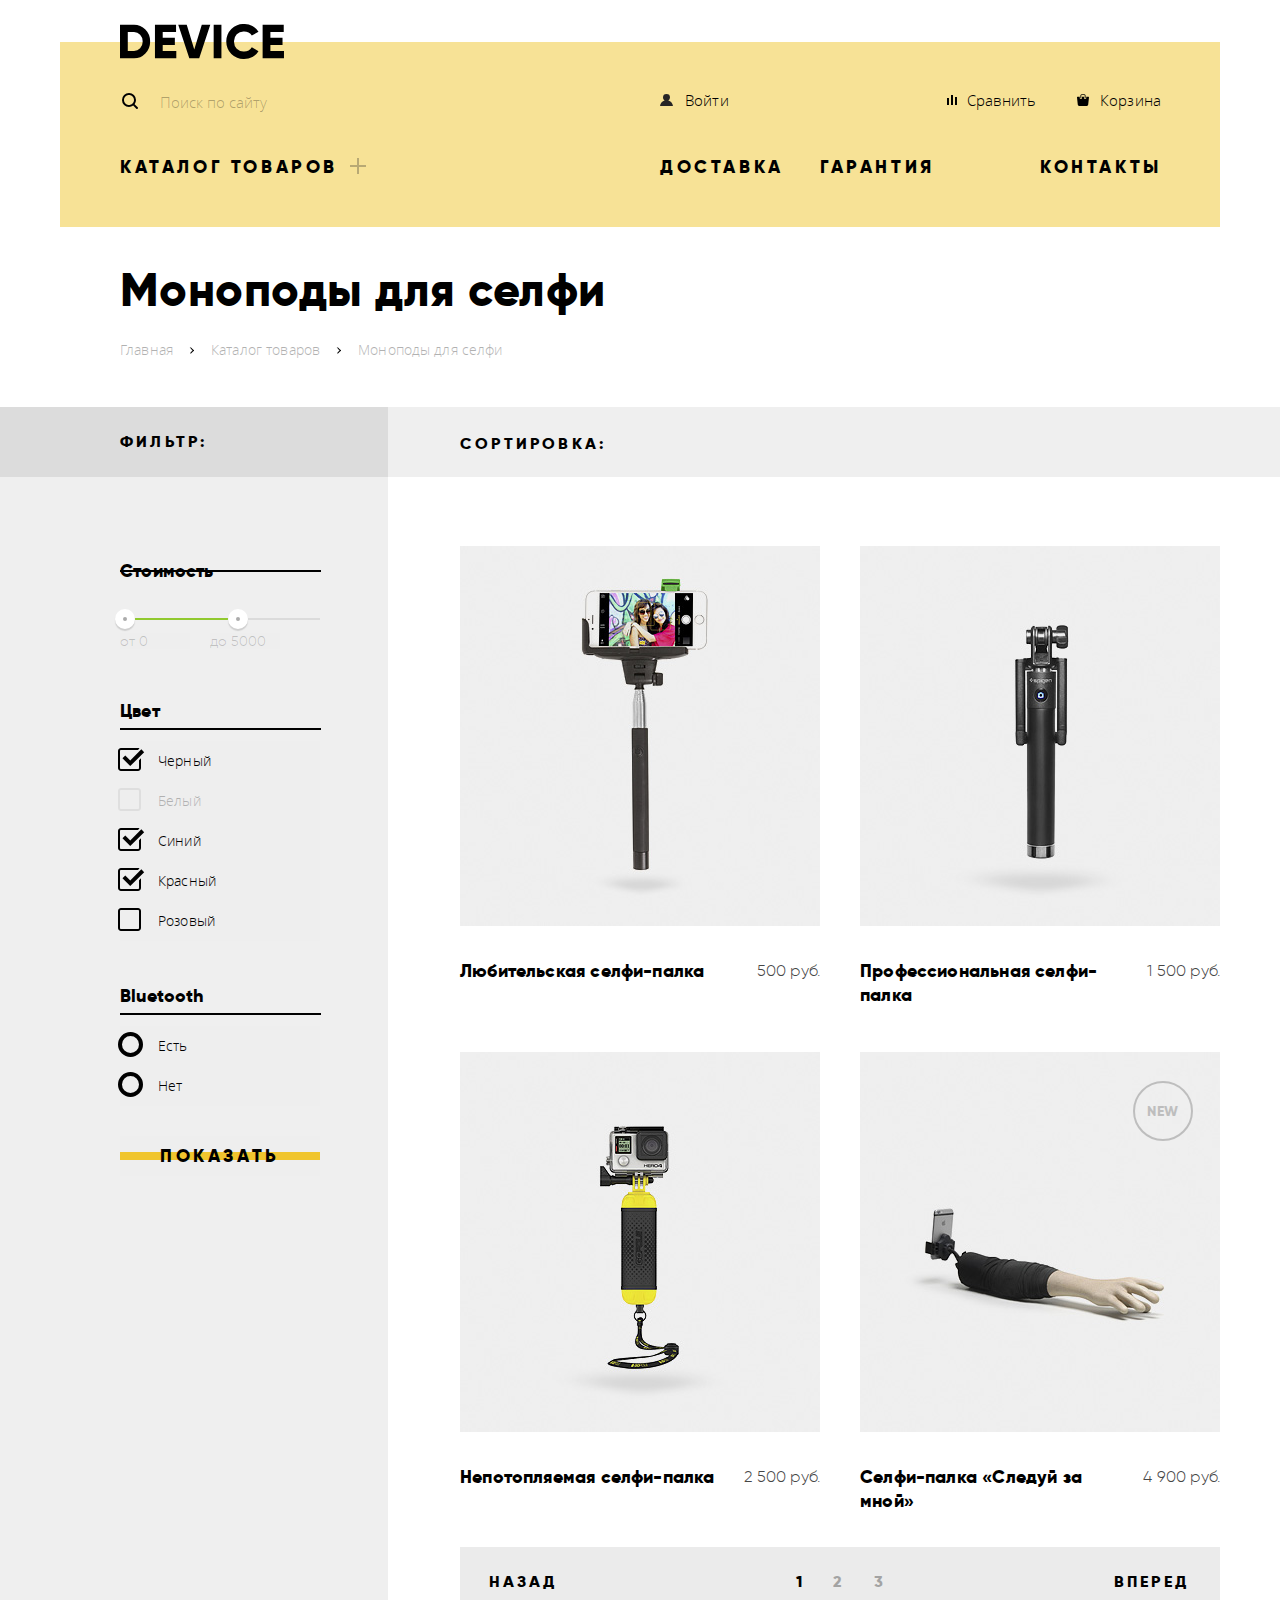
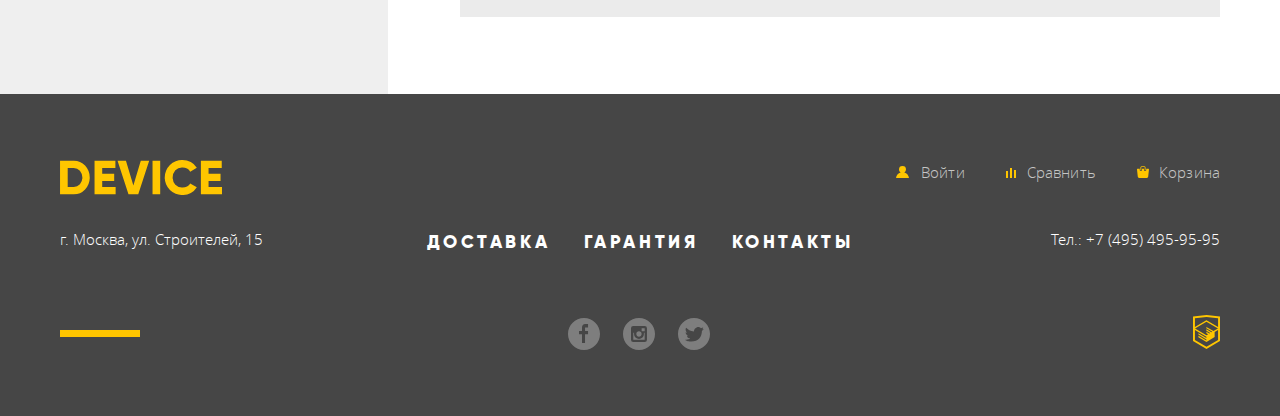
==== commit 079521c0: "catalog - сделал фильтр" ====
--- a/catalog.html
+++ b/catalog.html
@@ -117,7 +117,7 @@
                   </li>
                 </ul>
               </fieldset>
-              <button class="button filter-button" type="submit" >Показать</button>
+              <button class="button filter-button" type="submit">Показать</button>
             </form>
           </section>
 
--- a/css/style.css
+++ b/css/style.css
@@ -177,13 +177,6 @@
   cursor: pointer;
 }
 
-/* Кнопки страницы каталога */
-.filter-button {
-  background-color: #eeeeee;
-}
-
-
-
 .container {
   display: flex;
   flex-direction: column;
@@ -1385,35 +1378,89 @@
 .filter-input-checkbox + label::before {
   content: "";
   position: absolute;
+
+  left: -40px;
   top: 7px;
-  left: -40px;
-
-  box-sizing: border-box;
+
   width: 23px;
   height: 23px;
 
-  border: 2px solid #000000;
-  border-radius: 3px;
-}
-
-.filter-input-checkbox:checked + label::after {
+  background-image: url("../img/checkbox-off.svg");
+  background-repeat: no-repeat;
+  background-position: 0 0;
+}
+
+.filter-input-checkbox:checked + label::before {
   content: "";
   position: absolute;
 
+  left: -40px;
   top: 7px;
-  left: -35px;
 
   width: 27px;
   height: 23px;
 
-  background-image: url("../img/checked.png");
+  background-image: url("../img/checkbox-on.svg");
   background-repeat: no-repeat;
   background-position: 0 0;
-
+}
+
+.filter-input-radio + label::before {
+  content: "";
+
+  position: absolute;
+  left: -40px;
+  top: 6px;
+
+  box-sizing: border-box;
+  width: 25px;
+  height: 25px;
+
+  border: 4px solid #000000;
+  border-radius: 50%;
+}
+
+.filter-input-radio:checked + label::after {
+  content: "";
+
+  position: absolute;
+  left: -32px;
+  top: 14px;
+
+  width: 9px;
+  height: 9px;
+
+  background-color: #000000;
+  border-radius: 50%;
+}
+
+.filter-input:hover + label::before,
+.filter-input:focus + label::before,
+.filter-input:hover + label::after,
+.filter-input:focus + label::after {
+  opacity: 0.6;
+}
+
+.filter-input:active + label::before,
+.filter-input:active + label::after {
+  opacity: 1;
+}
+
+.filter-input:disabled + label::before, .filter-input:disabled + label::after {
+  opacity: 0.25;
 }
 
 .filter-input:disabled + label {
-  color: #a6a6a6;
+  opacity: 0.25;
+}
+
+.filter-button {
+  width: 200px;
+  padding-top: 0;
+
+  background-color: #eeeeee;
+
+  cursor: pointer;
 }
 
 .catalog-list h3{
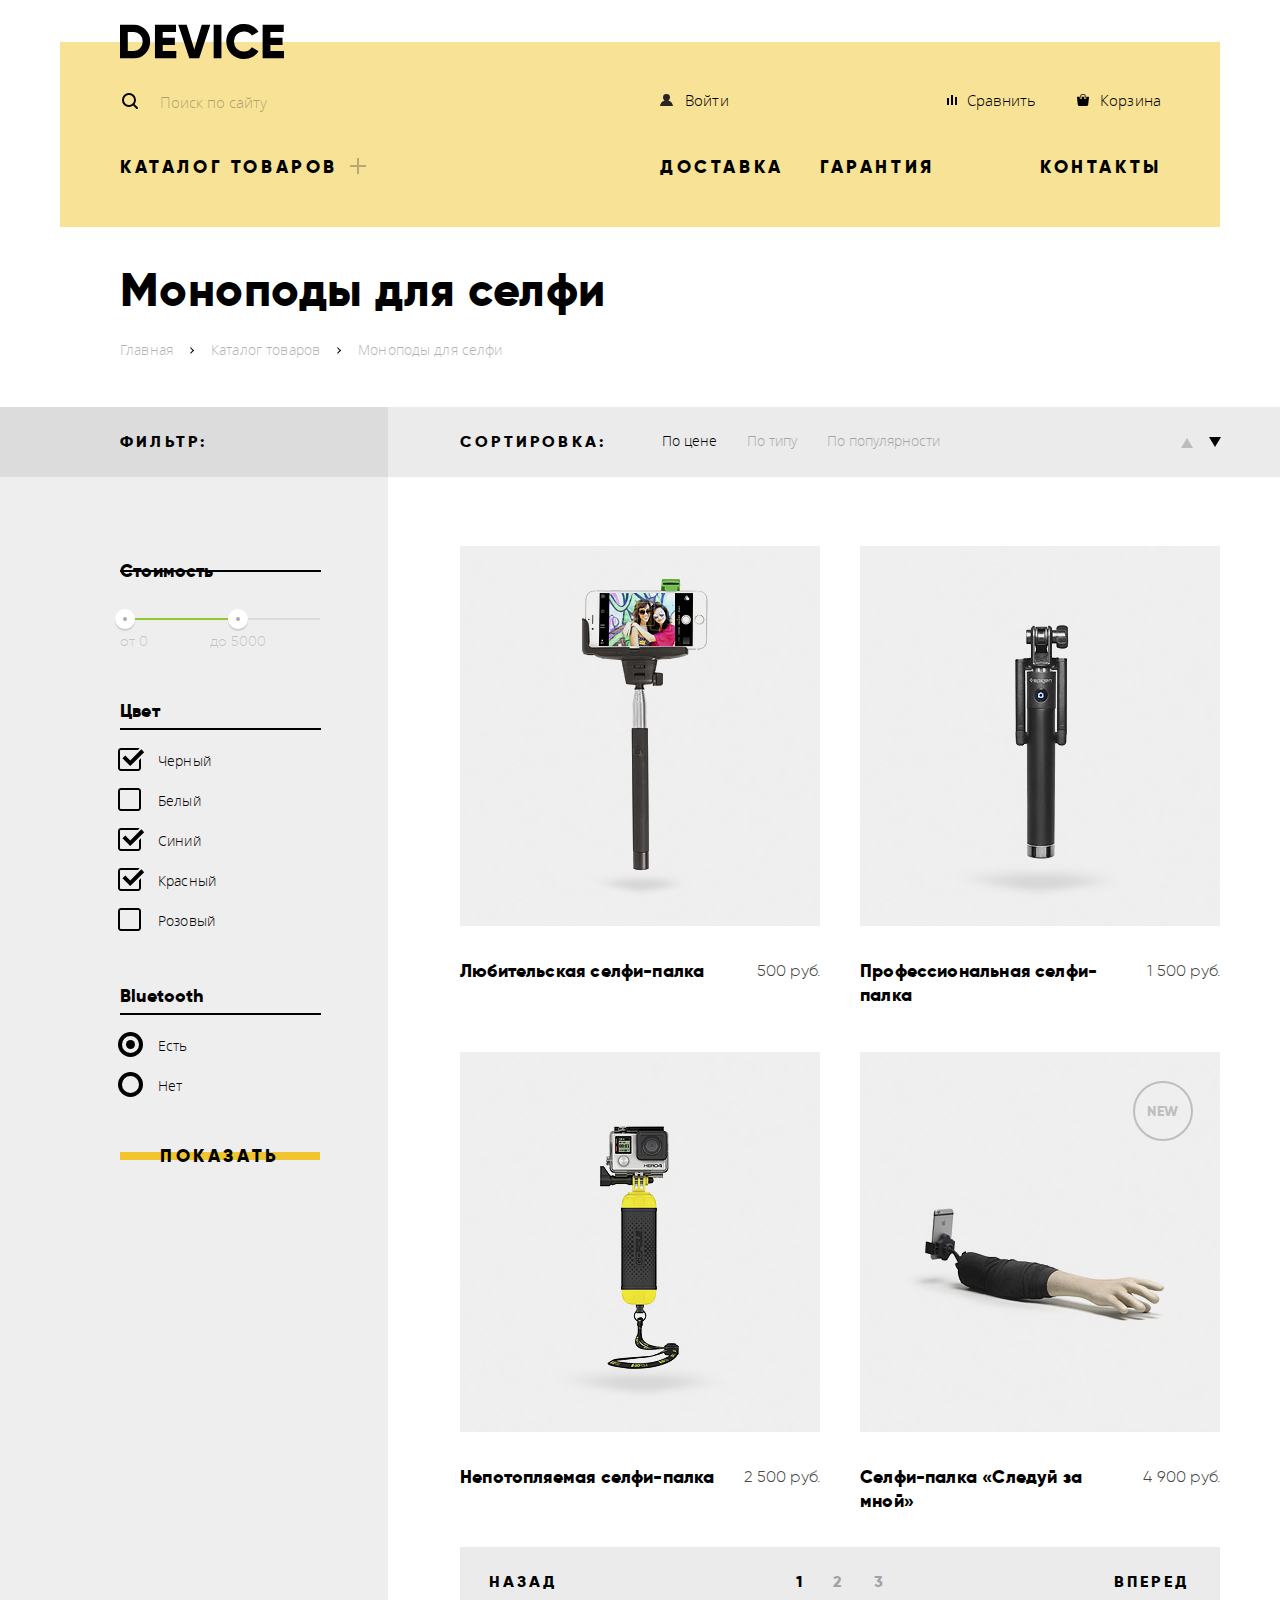
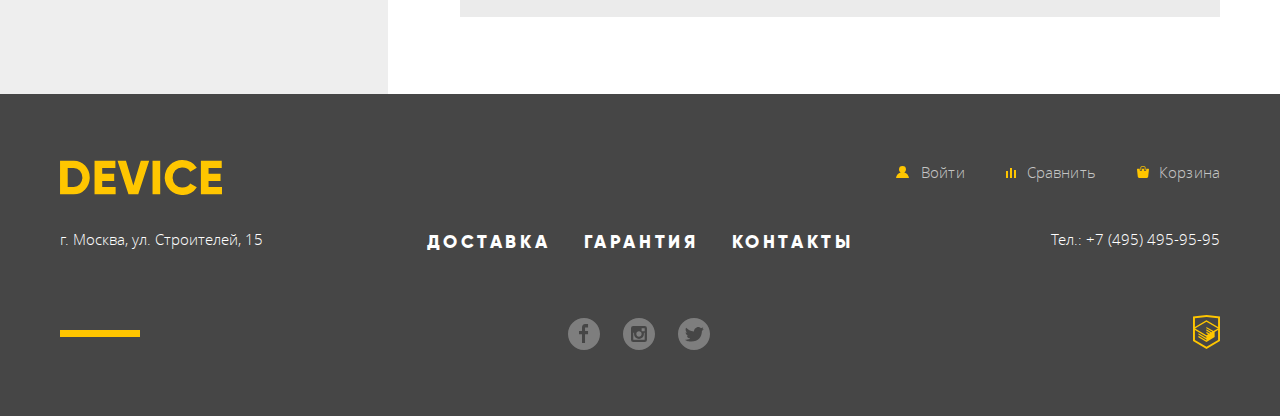
==== commit 6e37497c: "catalog - сделал сортировку" ====
--- a/catalog.html
+++ b/catalog.html
@@ -87,7 +87,7 @@
                     <label for="black-field">Черный</label>
                   </li>
                   <li class="filter-option">
-                    <input class="visually-hidden filter-input filter-input-checkbox" type="checkbox" name="white" id="white-field" disabled>
+                    <input class="visually-hidden filter-input filter-input-checkbox" type="checkbox" name="white" id="white-field">
                     <label for="white-field">Белый</label>
                   </li>
                   <li class="filter-option">
@@ -108,7 +108,7 @@
                 <legend>Bluetooth</legend>
                 <ul>
                   <li class="filter-option">
-                    <input class="visually-hidden filter-input filter-input-radio" type="radio" name="bluetooth" id="bluetooth-yes" value="bluetooth-yes">
+                    <input class="visually-hidden filter-input filter-input-radio" type="radio" name="bluetooth" id="bluetooth-yes" value="bluetooth-yes" checked>
                     <label for="bluetooth-yes">Есть</label>
                   </li>
                   <li class="filter-option">
@@ -124,7 +124,32 @@
           <div class="catalog-column">
             <section class="sorting">
               <h2 class="sorting-title">Сортировка:</h2>
-              <!-- Здесь будет сортировка -->
+              <form class="sorting-form" method="get" action="https://echo.htmlacademy.ru">
+                  <ul class="sorting-options">
+                    <li class="sorting-option">
+                      <input class="visually-hidden sorting-input-radio" type="radio" name="sorting-radio" id="sorting-price" value="sorting-price" checked>
+                      <label for="sorting-price">По цене</label>
+                    </li>
+                    <li class="sorting-option">
+                      <input class="visually-hidden sorting-input-radio" type="radio" name="sorting-radio" id="sorting-type" value="sorting-type">
+                      <label for="sorting-type">По типу</label>
+                    </li>
+                    <li class="sorting-option">
+                      <input class="visually-hidden sorting-input-radio" type="radio" name="sorting-radio" id="sorting-popularity" value="sorting-popularity">
+                      <label for="sorting-popularity">По популярности</label>
+                    </li>
+                  </ul>
+                  <ul class="sorting-direction">
+                    <li class="direction-type">
+                      <input class="visually-hidden direction-input-radio" type="radio" name="direction-radio" id="ascending" value="ascending">
+                      <label for="ascending" aria-label="По возрастанию"></label>
+                    </li>
+                    <li class="direction-type">
+                      <input class="visually-hidden direction-input-radio" type="radio" name="direction-radio" id="descending" value="descending" checked>
+                      <label for="descending" aria-label="По убыванию"></label>
+                    </li>
+                  </ul>
+              </form>
             </section>
 
             <section class="catalog">
--- a/css/style.css
+++ b/css/style.css
@@ -1,6 +1,6 @@
-
-/* * {
-  background: rgba(0, 255, 0, 0.08);
+/*
+* {
+  background: rgba(0, 255, 0, 0.12);
 } */
 
 
@@ -1160,14 +1160,14 @@
 .catalog-left-side {
   flex-grow: 1;
 
-  background-color: #efefef;
+  background-color: #eeeeee;
   box-shadow: 0 70px #dcdcdc inset;
 }
 
 .catalog-right-side {
   flex-grow: 1;
 
-  box-shadow: 0 70px #efefef inset;
+  box-shadow: 0 70px #ebebeb inset;
 }
 
 .catalog-container {
@@ -1181,7 +1181,7 @@
   width: 348px;
   padding-left: 80px;
   padding-right: 68px;
-  background: #efefef;
+  background: #eeeeee;
   box-shadow: 0 70px #dcdcdc inset;
 
 }
@@ -1191,11 +1191,11 @@
   padding-left: 72px;
   padding-right: 20px;
 
-  box-shadow: 0 70px #efefef inset;
+  box-shadow: 0 70px #ebebeb inset;
 }
 
 .filter-title {
-  display: inline-block;
+  /* display: inline-block; */
   margin: 0;
   padding: 0;
   margin-top: 23px;
@@ -1461,6 +1461,115 @@
   background-color: #eeeeee;
 
   cursor: pointer;
+}
+
+.sorting-title {
+  margin: 0;
+  padding: 0;
+  margin-top: 23px;
+}
+
+.sorting {
+  display: flex;
+  height: 70px;
+  margin-bottom: 69px;
+}
+
+.sorting-form {
+  display: flex;
+  justify-content: space-between;
+
+  width: 610px;
+
+  font-size: 14px;
+  line-height: 18px;
+  color: #000000;
+  background-color: #ebebeb;
+}
+
+.sorting-form ul {
+  display: flex;
+  flex-wrap: wrap;
+  margin: 0;
+  padding: 0;
+
+  padding-top: 25px;
+
+  list-style: none;
+}
+
+.sorting-options label {
+  cursor: pointer;
+}
+
+.sorting-option:nth-child(1) {
+  margin-left: 56px;
+}
+
+.sorting-option:nth-child(n+2) {
+  margin-left: 30px;
+}
+
+.sorting-input-radio + label {
+  opacity: 0.3;
+}
+
+.sorting-input-radio:hover + label,
+.sorting-input-radio:focus + label {
+  opacity: 0.6;
+}
+
+/* .sorting-input-radio:focus + label {
+  outline: 2px solid lightblue;
+} */
+
+.sorting-input-radio:checked + label {
+  opacity: 1;
+}
+
+.sorting-direction li {
+  position: relative;
+}
+
+input[value="ascending"] + label::before {
+  content: "";
+
+  position: absolute;
+  left: -35px;
+
+  width: 0px;
+  height: 0px;
+  border: 6px solid transparent;
+  border-bottom: 10px solid #000000;
+
+  opacity: 0.2;
+
+  cursor: pointer;
+}
+
+input[value="descending"] + label::before {
+  content: "";
+
+  position: absolute;
+  left: -7px;
+  top: 5px;
+
+  width: 0px;
+  height: 0px;
+  border: 6px solid transparent;
+  border-top: 10px solid #000000;
+
+  opacity: 0.2;
+
+  cursor: pointer;
+}
+
+.direction-input-radio:hover + label::before {
+  opacity: 0.4;
+}
+
+.direction-input-radio:checked + label::before {
+  opacity: 1;
 }
 
 .catalog-list h3{
@@ -1625,19 +1734,6 @@
   opacity: 0.2;
 }
 
-
-.sorting {
-  height: 70px;
-  margin-bottom: 69px;
-}
-
-.sorting-title {
-  display: inline-block;
-  margin: 0;
-  padding: 0;
-  margin-top: 25px;
-}
-
 .pagination {
   display: flex;
   justify-content: space-between;
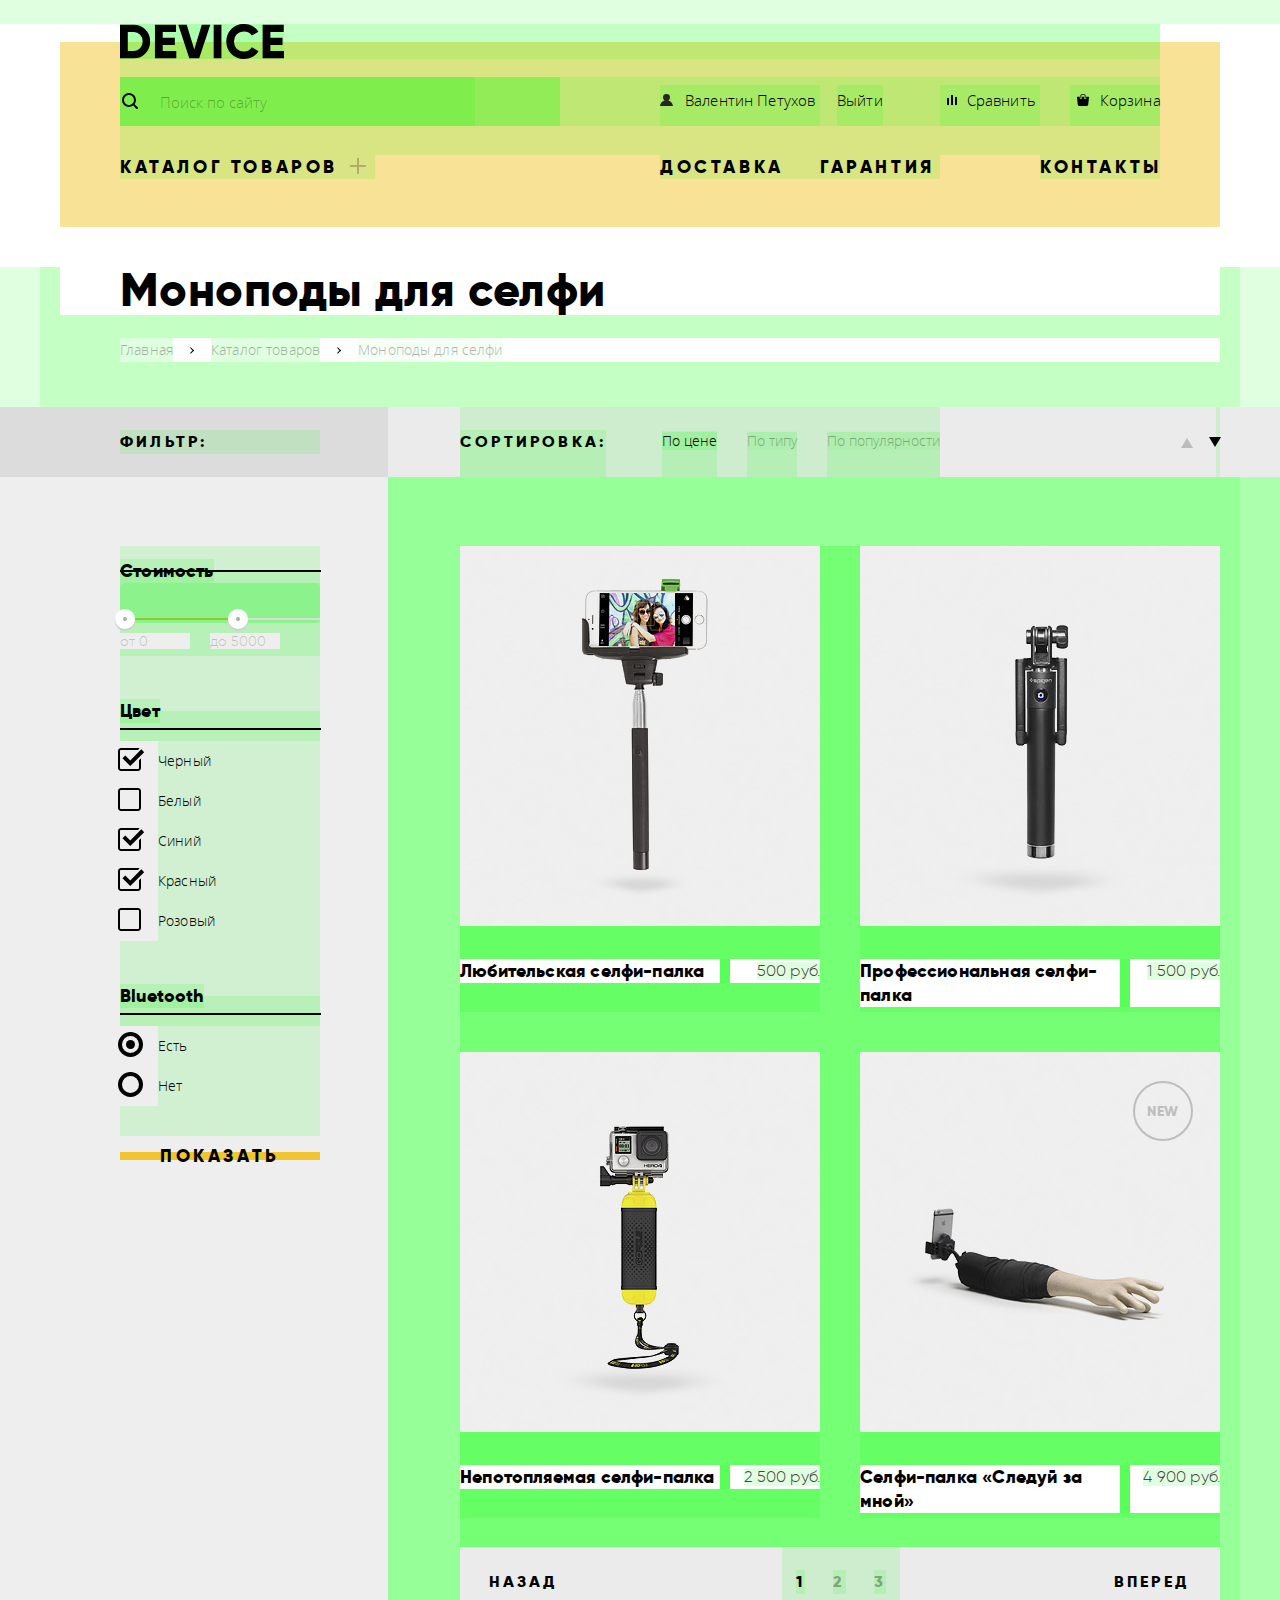
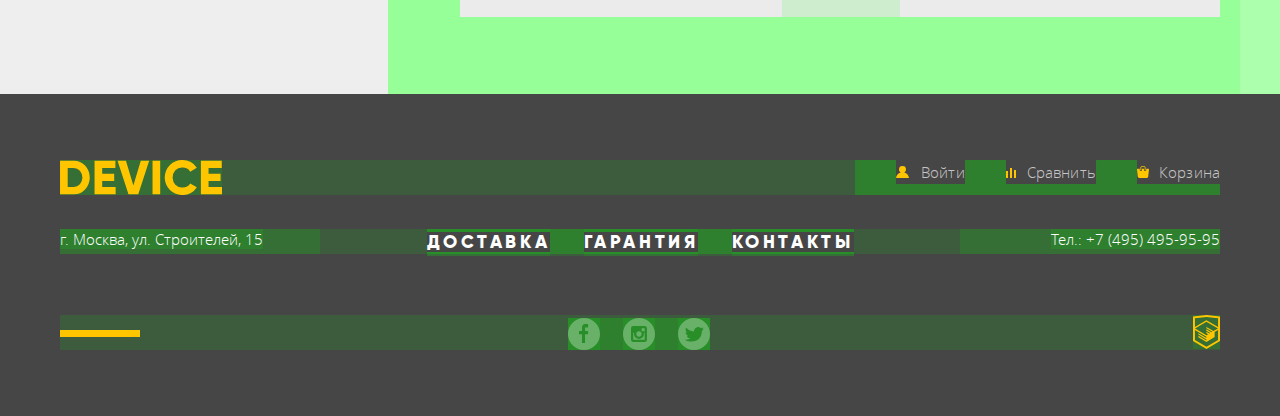
==== commit de5f70d4: "catalog - сделал зарегистрированного юзера в хедере" ====
--- a/catalog.html
+++ b/catalog.html
@@ -21,7 +21,9 @@
                 <button class="search-button" type="submit">Найти</button>
               </form>
             </li>
-            <li class="login-link"><a href="login.html">Войти</a></li>
+            <li class="profile-link"><a href="#">Валентин Петухов</a></li>
+            <li class="logout-link"><a href="#">Выйти</a></li>
+            <!-- <li class="login-link"><a href="login.html">Войти</a></li> -->
             <li class="compare"><a href="compare.html">Сравнить</a></li>
             <li class="basket"><a href="basket.html">Корзина</a></li>
           </ul>
@@ -255,6 +257,8 @@
               <img class="footer-logo" src="img/logo-device-yellow.svg" width="162" height="35" alt="Логотип интернет-магазина «Device»">
             </a>
             <ul class="footer-user-navigation">
+              <!-- <li class="profile-link"><a href="#">Валентин Петухов</a></li>
+              <li class="logout-link"><a href="#">Выйти</a></li> -->
               <li class="footer-login-link"><a href="login.html">Войти</a></li>
               <li class="footer-compare"><a href="compare.html">Сравнить</a></li>
               <li class="footer-basket"><a href="basket.html">Корзина</a></li>
--- a/css/style.css
+++ b/css/style.css
@@ -1,7 +1,7 @@
-/*
+
 * {
   background: rgba(0, 255, 0, 0.12);
-} */
+}
 
 
 
@@ -360,6 +360,11 @@
   background-repeat: no-repeat; background-position: 0px 9px;
 }
 
+.profile-link a {
+  background-image: url("../img/user.svg") ;
+  background-repeat: no-repeat; background-position: 0px 9px;
+}
+
 .compare a {
   margin-left: 2px;
 
@@ -374,21 +379,38 @@
   background-repeat: no-repeat; background-position: 2px 9px;
 }
 
- .login-link {
-   width: 80px;
-   margin-left: 100px;
- }
-
- .compare {
-   width: 100px;
-   margin-left: 200px;
- }
-
- .basket {
-   width: 90px;
-   margin-left: 30px;
- }
-
+.login-link {
+  width: 80px;
+  margin-left: 100px;
+}
+
+.inner-page .logout-link {
+  padding: 0;
+  margin-left: 17px;
+}
+
+.logout-link a {
+  padding: 0;
+}
+
+.profile-link {
+  width: 160px;
+  margin-left: 100px;
+}
+
+.compare {
+  width: 100px;
+  margin-left: 200px;
+}
+
+.inner-page .compare {
+  margin-left: 57px;
+}
+
+.basket {
+  width: 90px;
+  margin-left: 30px;
+}
 
 
 .site-navigation {
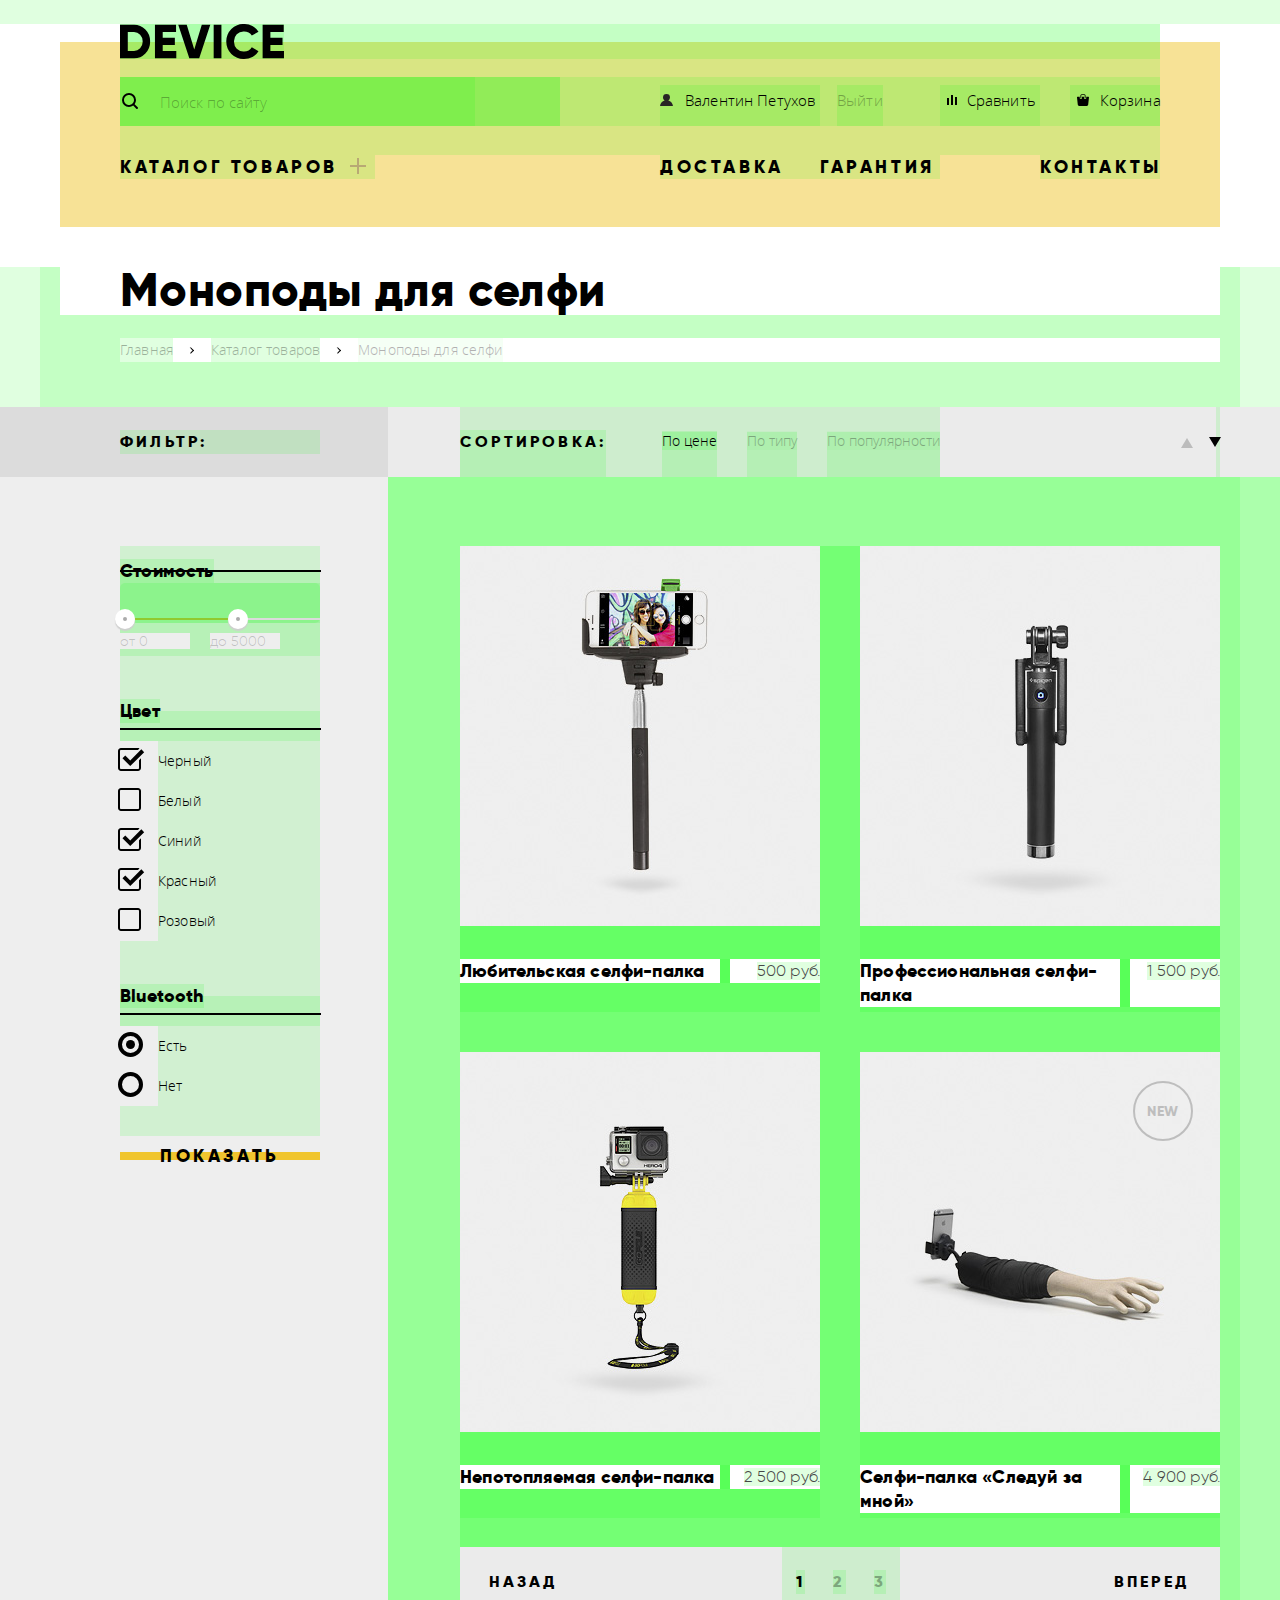
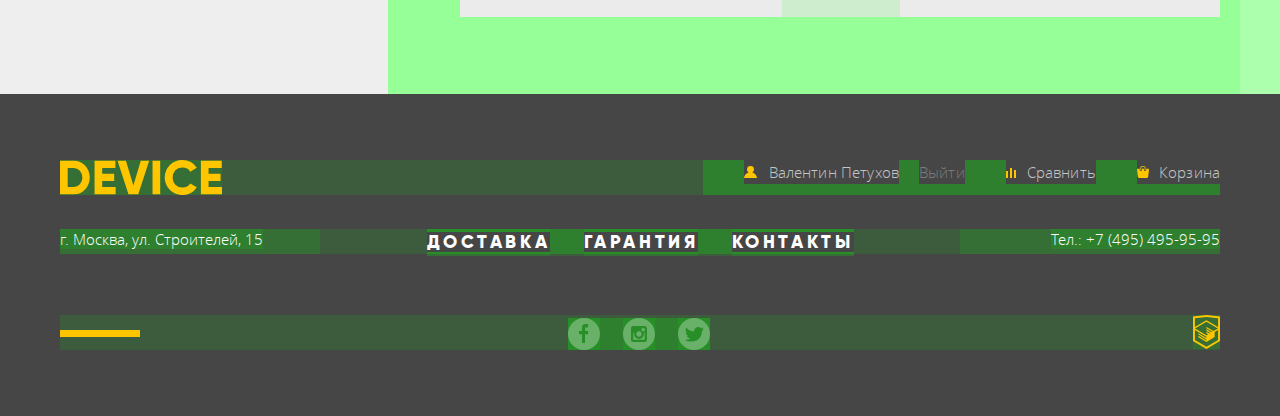
==== commit f477b6cd: "catalog - сделал отображение зарег пользователя" ====
--- a/catalog.html
+++ b/catalog.html
@@ -257,9 +257,8 @@
               <img class="footer-logo" src="img/logo-device-yellow.svg" width="162" height="35" alt="Логотип интернет-магазина «Device»">
             </a>
             <ul class="footer-user-navigation">
-              <!-- <li class="profile-link"><a href="#">Валентин Петухов</a></li>
-              <li class="logout-link"><a href="#">Выйти</a></li> -->
-              <li class="footer-login-link"><a href="login.html">Войти</a></li>
+              <li class="footer-profile-link"><a href="#">Валентин Петухов</a></li>
+              <li class="footer-logout-link"><a href="#">Выйти</a></li>
               <li class="footer-compare"><a href="compare.html">Сравнить</a></li>
               <li class="footer-basket"><a href="basket.html">Корзина</a></li>
             </ul>
--- a/css/style.css
+++ b/css/style.css
@@ -391,6 +391,7 @@
 
 .logout-link a {
   padding: 0;
+  opacity: 0.3;
 }
 
 .profile-link {
@@ -1913,12 +1914,15 @@
 
 .footer-user-navigation a {
   display: block;
-  /* padding-left: 25px; */
   margin-left: 41px;
   color: rgba(255, 255, 255, 0.7);
   background-color: #464646;
 }
 
+.footer-logout-link a {
+  color: rgba(255, 255, 255, 0.3);
+}
+
 .footer-user-navigation a:hover,
 .footer-user-navigation a:focus {
   color: rgba(255, 255, 255, 1);
@@ -1927,7 +1931,6 @@
 .footer-user-navigation a:active {
   color: rgba(255, 255, 255, 0.3);
 }
-
 
 .footer-login-link a::before {
   content: "";
@@ -1939,6 +1942,27 @@
   margin-right: 12px;
   background-image: url("../img/user-yellow.svg") ;
   background-repeat: no-repeat;
+}
+
+.footer-profile-link a::before {
+  content: "";
+  display: inline-block;
+  vertical-align: baseline;
+  width: 13px;
+  height: 12px;
+
+  margin-right: 12px;
+  background-image: url("../img/user-yellow.svg") ;
+  background-repeat: no-repeat;
+}
+
+.inner-page .footer-logout-link {
+  padding: 0;
+}
+
+.footer-logout-link a {
+  padding: 0;
+  margin-left: 20px;
 }
 
 .footer-compare a::before {
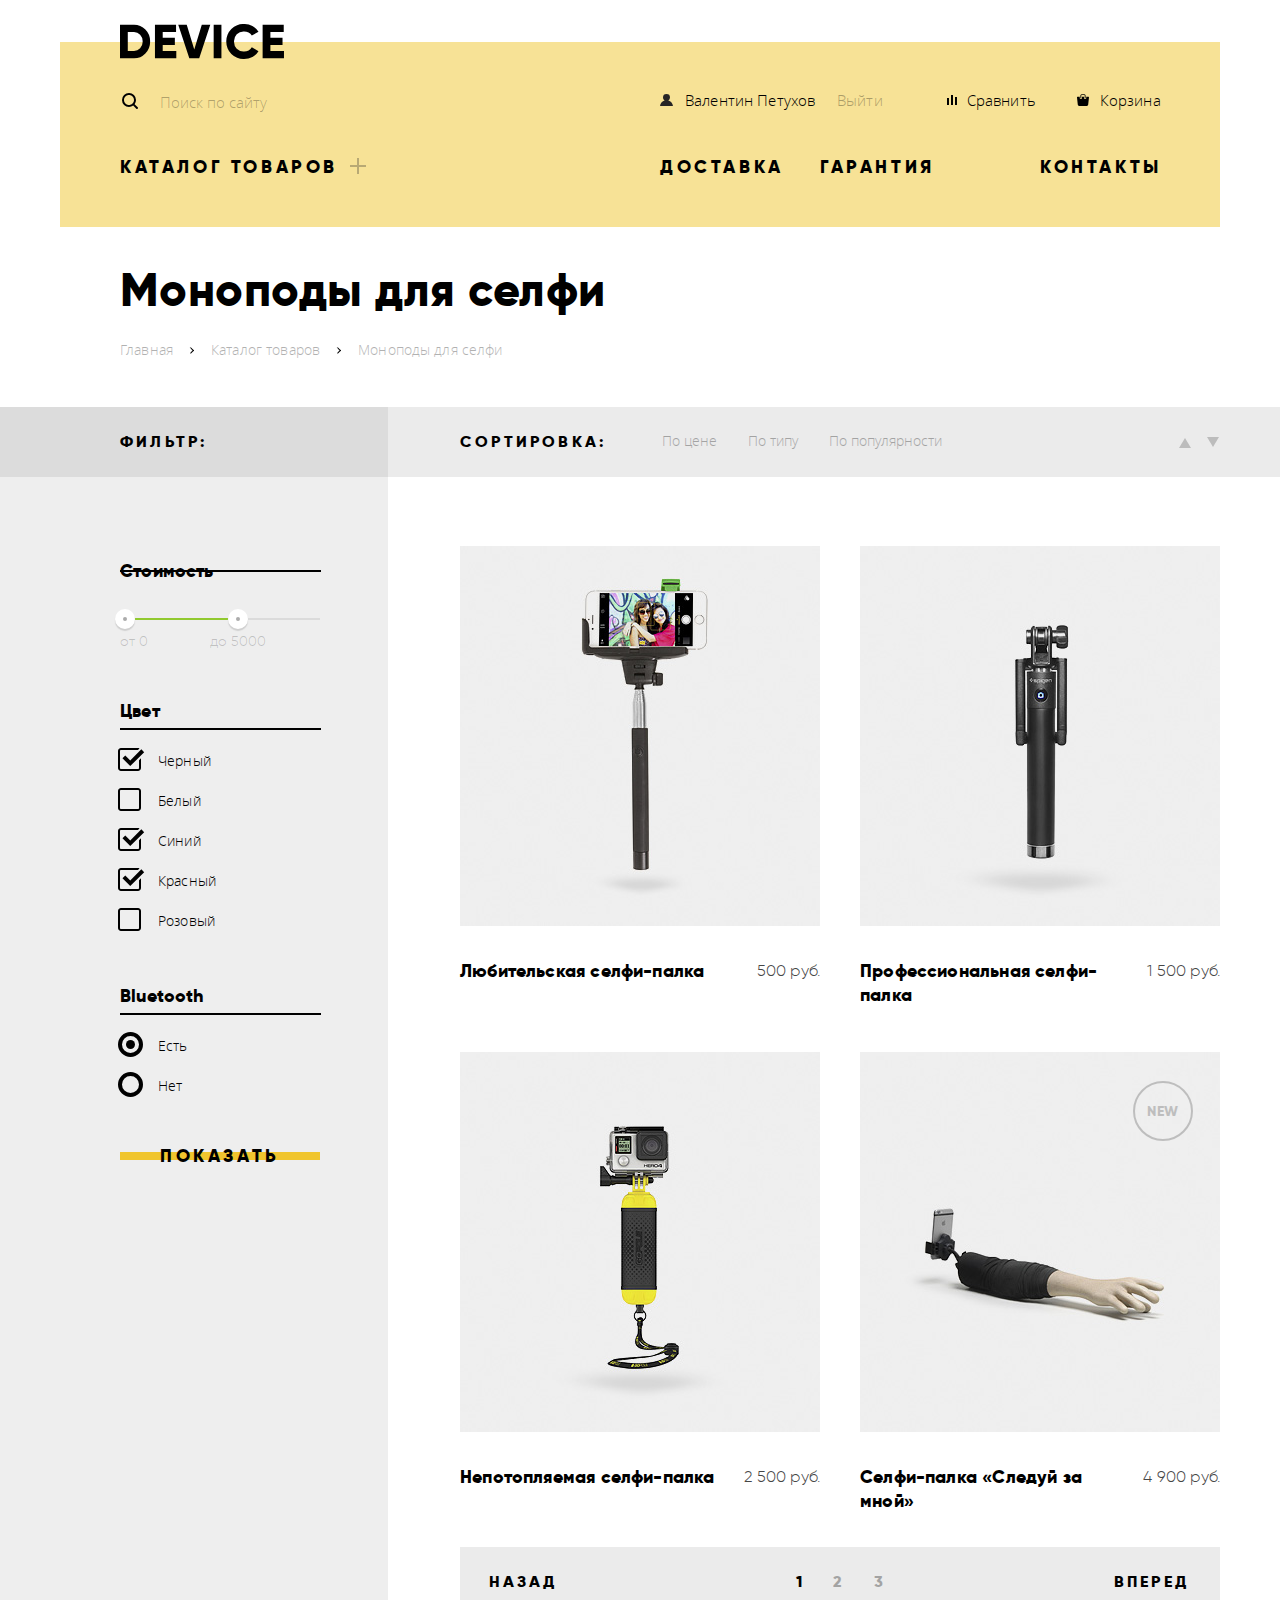
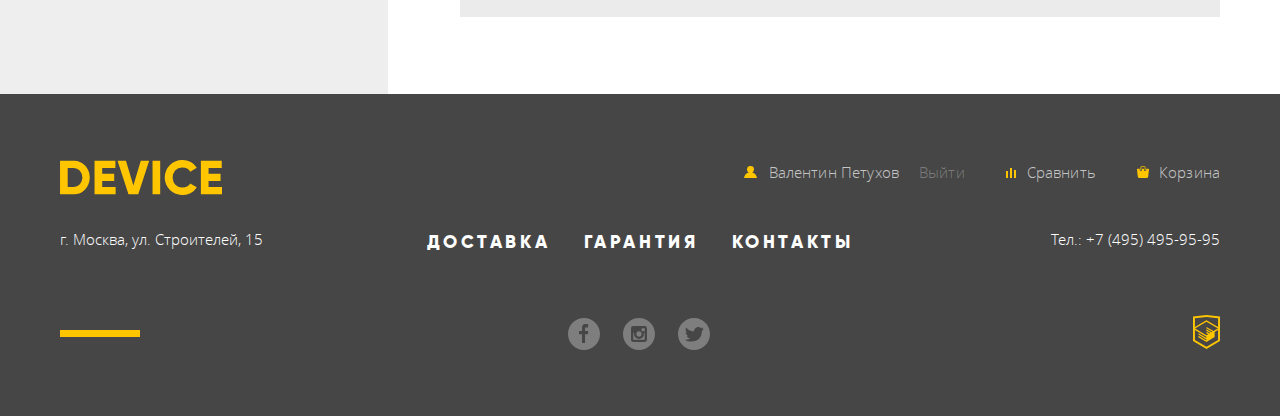
==== commit 5dd99227: "Б4 - переделал сортировку" ====
--- a/catalog.html
+++ b/catalog.html
@@ -126,32 +126,15 @@
           <div class="catalog-column">
             <section class="sorting">
               <h2 class="sorting-title">Сортировка:</h2>
-              <form class="sorting-form" method="get" action="https://echo.htmlacademy.ru">
-                  <ul class="sorting-options">
-                    <li class="sorting-option">
-                      <input class="visually-hidden sorting-input-radio" type="radio" name="sorting-radio" id="sorting-price" value="sorting-price" checked>
-                      <label for="sorting-price">По цене</label>
-                    </li>
-                    <li class="sorting-option">
-                      <input class="visually-hidden sorting-input-radio" type="radio" name="sorting-radio" id="sorting-type" value="sorting-type">
-                      <label for="sorting-type">По типу</label>
-                    </li>
-                    <li class="sorting-option">
-                      <input class="visually-hidden sorting-input-radio" type="radio" name="sorting-radio" id="sorting-popularity" value="sorting-popularity">
-                      <label for="sorting-popularity">По популярности</label>
-                    </li>
-                  </ul>
-                  <ul class="sorting-direction">
-                    <li class="direction-type">
-                      <input class="visually-hidden direction-input-radio" type="radio" name="direction-radio" id="ascending" value="ascending">
-                      <label for="ascending" aria-label="По возрастанию"></label>
-                    </li>
-                    <li class="direction-type">
-                      <input class="visually-hidden direction-input-radio" type="radio" name="direction-radio" id="descending" value="descending" checked>
-                      <label for="descending" aria-label="По убыванию"></label>
-                    </li>
-                  </ul>
-              </form>
+              <ul class="sorting-options">
+                <li><a href="#">По цене</a></li>
+                <li><a href="#">По типу</a></li>
+                <li><a href="#">По популярности</a></li>
+              </ul>
+              <ul class="sorting-direction">
+                <li class="direction-ascending"><a href="#" aria-label="По возрастанию"></a></li>
+                <li class="direction-descending"><a href="#" aria-label="По убыванию"></a></li>
+              </ul>
             </section>
 
             <section class="catalog">
--- a/css/style.css
+++ b/css/style.css
@@ -1,34 +1,38 @@
 
-* {
+/* * {
   background: rgba(0, 255, 0, 0.12);
-}
+} */
 
 
 
 @font-face {
     font-family: "gilroyextrabold";
-    src: url("../fonts/gilroyextrabold-webfont.woff2") format("woff2");
+    src: url("../fonts/gilroyextrabold-webfont.woff2") format("woff2"),
+    url("../fonts/gilroyextrabold.woff") format("woff");
     font-weight: 800;
     font-style: normal;
 }
 
 @font-face {
     font-family: "gilroylight";
-    src: url("../fonts/gilroylight-webfont.woff2") format("woff2");
+    src: url("../fonts/gilroylight-webfont.woff2") format("woff2"),
+    url("../fonts/gilroylight.woff") format("woff");
     font-weight: 300;
     font-style: normal;
 }
 
 @font-face {
     font-family: "open_sanslight";
-    src: url("../fonts/opensans-light-webfont.woff2") format("woff2");
+    src: url("../fonts/opensans-light-webfont.woff2") format("woff2"),
+    url("../fonts/opensanslight.woff") format("woff");
     font-weight: 300;
     font-style: normal;
 }
 
 @font-face {
     font-family: "open_sansregular";
-    src: url("../fonts/opensans-regular-webfont.woff2") format("woff2");
+    src: url("../fonts/opensans-regular-webfont.woff2") format("woff2"),
+    url("../fonts/opensans.woff") format("woff");
     font-weight: 400;
     font-style: normal;
 }
@@ -69,7 +73,9 @@
 
   white-space: nowrap;
 
-  clip-path: inset(100%);
+  -webkit-clip-path: inset(100%);
+
+          clip-path: inset(100%);
   clip: rect(0 0 0 0);
   overflow: hidden;
 }
@@ -172,6 +178,8 @@
 
 /* Кнопки всплывающих окон */
 .email-send-button {
+  width: 200px;
+  margin-top: -2px;
   padding-top: 0;
 
   cursor: pointer;
@@ -298,8 +306,24 @@
   background-color: inherit;
 }
 
+input.search-input:-ms-input-placeholder {
+  color: rgba(0, 0, 0, 0.3);
+}
+
+input.search-input::-ms-input-placeholder {
+  color: rgba(0, 0, 0, 0.3);
+}
+
 input.search-input::placeholder {
   color: rgba(0, 0, 0, 0.3);
+}
+
+input.search-input:hover:-ms-input-placeholder, input.search-input:focus:-ms-input-placeholder {
+  color: rgba(0, 0, 0, 0.6);
+}
+
+input.search-input:hover::-ms-input-placeholder, input.search-input:focus::-ms-input-placeholder {
+  color: rgba(0, 0, 0, 0.6);
 }
 
 input.search-input:hover::placeholder, input.search-input:focus::placeholder {
@@ -1395,7 +1419,10 @@
   display: block;
 
   cursor: pointer;
-  user-select: none;
+  -webkit-user-select: none;
+     -moz-user-select: none;
+      -ms-user-select: none;
+          user-select: none;
 }
 
 .filter-input-checkbox + label::before {
@@ -1496,57 +1523,53 @@
   display: flex;
   height: 70px;
   margin-bottom: 69px;
-}
-
-.sorting-form {
-  display: flex;
-  justify-content: space-between;
-
   width: 610px;
+}
+
+.sorting ul {
+  display: flex;
+  flex-wrap: wrap;
+  flex-shrink: 0;
+
+  margin: 0;
+  padding: 0;
+  padding-top: 25px;
 
   font-size: 14px;
   line-height: 18px;
   color: #000000;
   background-color: #ebebeb;
-}
-
-.sorting-form ul {
-  display: flex;
-  flex-wrap: wrap;
-  margin: 0;
-  padding: 0;
-
-  padding-top: 25px;
 
   list-style: none;
 }
 
-.sorting-options label {
-  cursor: pointer;
-}
-
-.sorting-option:nth-child(1) {
+.sorting a {
+  color: #000000;
+  background-color: #ebebeb;
+}
+
+.sorting .sorting-options {
   margin-left: 56px;
 }
 
-.sorting-option:nth-child(n+2) {
-  margin-left: 30px;
-}
-
-.sorting-input-radio + label {
+.sorting .sorting-direction {
+  margin-left: 272px;
+}
+
+.sorting-options li:nth-child(n+2) {
+  margin-left: 31px;
+}
+
+.sorting-options a {
   opacity: 0.3;
 }
 
-.sorting-input-radio:hover + label,
-.sorting-input-radio:focus + label {
+.sorting-options a:hover,
+.sorting-options a:focus {
   opacity: 0.6;
 }
 
-/* .sorting-input-radio:focus + label {
-  outline: 2px solid lightblue;
-} */
-
-.sorting-input-radio:checked + label {
+.sorting-options a:active {
   opacity: 1;
 }
 
@@ -1554,7 +1577,7 @@
   position: relative;
 }
 
-input[value="ascending"] + label::before {
+.direction-ascending a::before {
   content: "";
 
   position: absolute;
@@ -1570,7 +1593,7 @@
   cursor: pointer;
 }
 
-input[value="descending"] + label::before {
+.direction-descending a::before {
   content: "";
 
   position: absolute;
@@ -1587,11 +1610,11 @@
   cursor: pointer;
 }
 
-.direction-input-radio:hover + label::before {
+.sorting-direction a:hover::before {
   opacity: 0.4;
 }
 
-.direction-input-radio:checked + label::before {
+.sorting-direction a:active::before {
   opacity: 1;
 }
 
@@ -2164,7 +2187,32 @@
   /* outline: 1px solid gray; */
 }
 
+.write-us-form {
+  display: flex;
+  flex-wrap: wrap;
+  justify-content: space-between;
+  width: 760px;
+  /* min-height: 390px; */
+}
+
+.write-us-item {
+  margin: 0;
+  margin-bottom: 35px;
+}
+
+.write-us-item:nth-child(1),
+.write-us-item:nth-child(2) {
+  width: 360px;
+}
+
+.write-us-item:nth-child(3) {
+  width: 100%;
+}
+
 .write-us-form label {
+  display: block;
+  margin-bottom: 6px;
+
   font-family: "gilroyextrabold", Arial, sans-serif;
   font-size: 18px;
   line-height: 24px;
@@ -2176,70 +2224,100 @@
   border: none;
 }
 
-.write-us-form input {
+.write-us-form input,
+.write-us-form textarea {
+  box-sizing: border-box;
+  width: 100%;
+  margin: 0;
+  padding-top: 16px;
+  padding-bottom: 16px;
+  padding-left: 20px;
+  padding-right: 20px;
+
   font-family: "open_sansregular", Arial, sans-serif;
   font-size: 14px;
   line-height: 18px;
   font-weight: 400;
-  color: #464646;
+  color: rgba(70, 70, 70, 0.4);
+  /* color: #464646; */
 
   background-color: #f2f2f2;
   border: none;
 }
 
-.write-us-form {
-  display: flex;
-  flex-wrap: wrap;
-  justify-content: space-between;
-  width: 760px;
-  /* min-height: 390px; */
-
-  /* Временно */
-  /* outline: 1px solid gray; */
-}
-
-.write-us-item {
-  margin: 0;
-  margin-bottom: 35px;
-
-  /* Временно */
-  /* outline: 1px solid gray; */
-}
-
-.write-us-item:nth-child(1),
-.write-us-item:nth-child(2) {
-  width: 360px;
-
-}
-
-.write-us-item:nth-child(3) {
-  width: 100%;
-}
-
-.write-us-item label {
-  display: block;
-  margin-bottom: 6px;
-}
-
-.write-us-item input {
-  box-sizing: border-box;
-  width: 100%;
-  margin: 0;
-  padding-top: 16px;
-  padding-bottom: 16px;
-  padding-left: 20px;
-
-  /* Временно */
-  /* outline: 1px solid gray; */
-}
-
 .write-us-text {
-  min-height: 156px;
-}
-
-.write-us-text::-webkit-input-placeholder {
+  height: 156px;
+  resize: none;
+}
+
+.write-us-item textarea {
+}
+
+/* .write-us-text-item input::-webkit-input-placeholder {
   vertical-align: top;
-}
+} */
+
+.write-us-form input:hover,
+.write-us-form textarea:hover {
+  background-color: #eaeaea;
+}
+
+.write-us-form input:focus,
+.write-us-form textarea:focus {
+  color: #464646;
+
+  background-color: #ffffff;
+  outline: 3px solid #f7e296;
+}
+
+.write-us-form input:invalid {
+  background-color: #f6dada;
+}
+
+.write-us-form input::-webkit-input-placeholder {
+  color: rgba(70, 70, 70, 0.4);
+}
+
+.write-us-form input::-moz-placeholder {
+  color: rgba(70, 70, 70, 0.4);
+}
+
+.write-us-form input:-moz-placeholder {
+  color: rgba(70, 70, 70, 0.4);
+}
+
+.write-us-form input:-ms-input-placeholder
+{
+  color: rgba(70, 70, 70, 0.4);
+}
+
+.write-us-form input::placeholder
+{
+  color: rgba(70, 70, 70, 0.4);
+}
+
+.write-us-form textarea::-webkit-input-placeholder {
+  color: rgba(70, 70, 70, 0.4);
+}
+
+.write-us-form textarea::-moz-placeholder {
+  color: rgba(70, 70, 70, 0.4);
+}
+
+.write-us-form textarea:-moz-placeholder {
+  color: rgba(70, 70, 70, 0.4);
+}
+
+.write-us-form textarea:-ms-input-placeholder
+{
+  color: rgba(70, 70, 70, 0.4);
+}
+
+.write-us-form textarea::placeholder
+{
+  color: rgba(70, 70, 70, 0.4);
+}
+
 
 .modal-close {
   position: absolute;
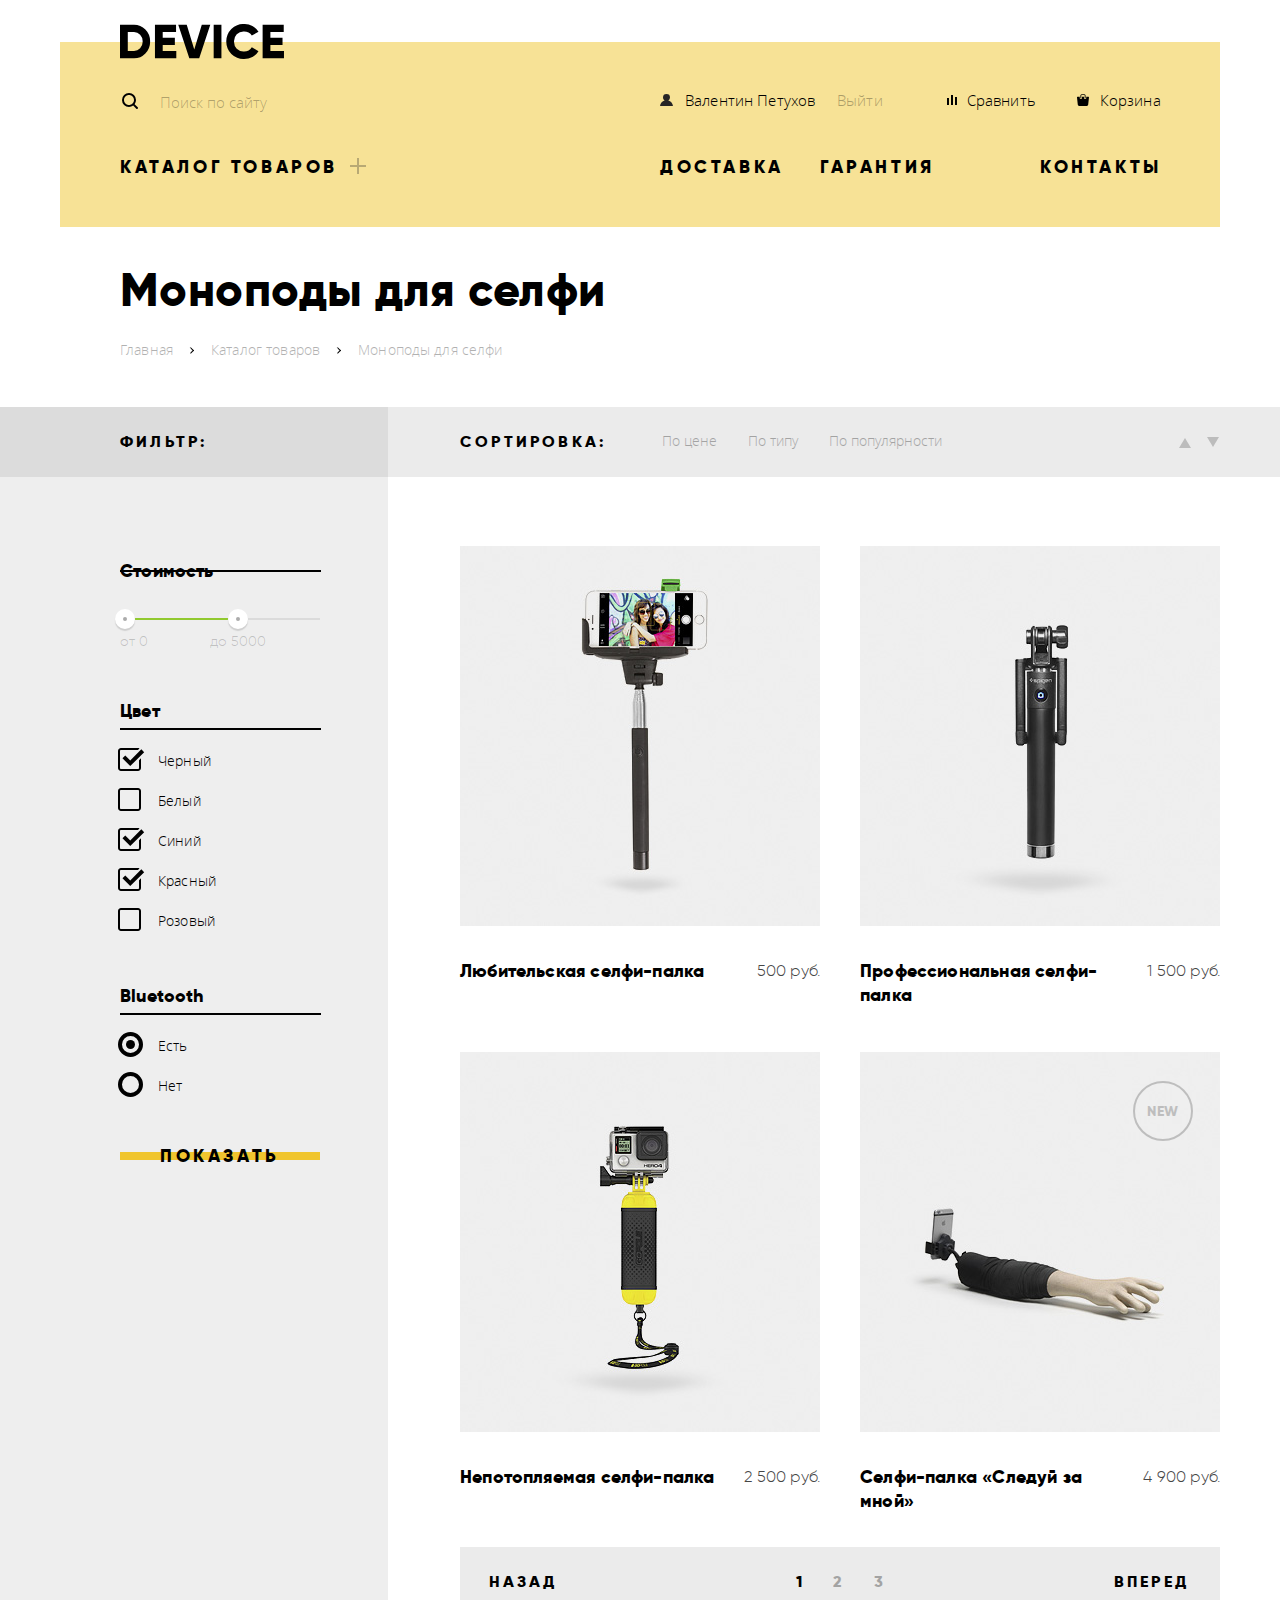
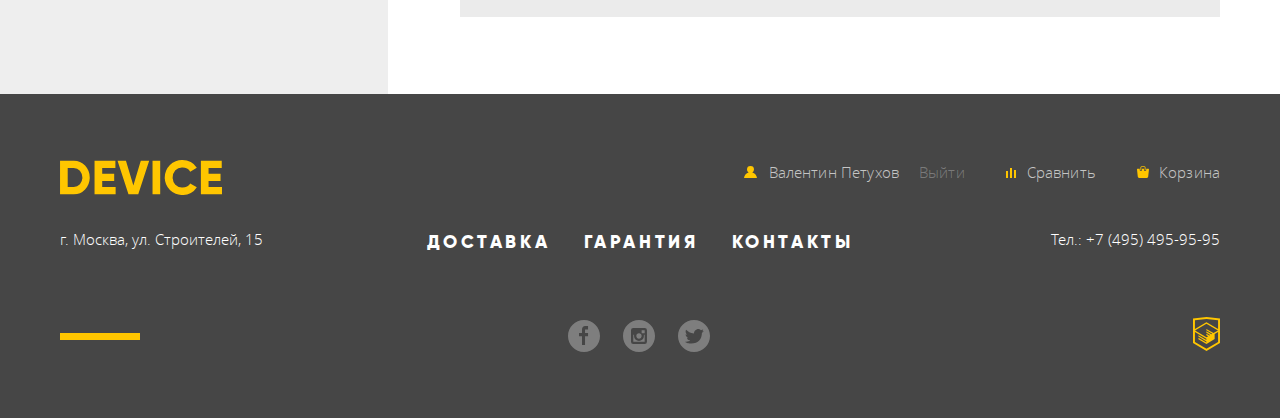
==== commit af1ae907: "Минификация css" ====
--- a/catalog.html
+++ b/catalog.html
@@ -4,13 +4,13 @@
     <meta charset="utf-8">
     <title>HTML Academy: Девайс</title>
     <link rel="stylesheet" href="css/normalize.css">
-    <link rel="stylesheet" href="css/style.css">
+    <link rel="stylesheet" href="css/style.min.css">
   </head>
   <body class="inner-page">
     <header class="main-header container">
         <nav class="main-navigation">
           <div class="main-header-logo-block">
-            <a class="main-header-logo">
+            <a class="main-header-logo" href="index.html">
               <img src="img/logo-device-black.svg" width="164" height="35" alt="Логотип интернет-магазина «Device»">
             </a>
           </div>
--- a/css/style.min.css
+++ b/css/style.min.css
@@ -0,0 +1 @@
+@font-face{font-family:"gilroyextrabold";src:url(../fonts/gilroyextrabold-webfont.woff2) format("woff2"),url(../fonts/gilroyextrabold.woff) format("woff");font-weight:800;font-style:normal}@font-face{font-family:"gilroylight";src:url(../fonts/gilroylight-webfont.woff2) format("woff2"),url(../fonts/gilroylight.woff) format("woff");font-weight:300;font-style:normal}@font-face{font-family:"open_sanslight";src:url(../fonts/opensans-light-webfont.woff2) format("woff2"),url(../fonts/opensanslight.woff) format("woff");font-weight:300;font-style:normal}@font-face{font-family:"open_sansregular";src:url(../fonts/opensans-regular-webfont.woff2) format("woff2"),url(../fonts/opensans.woff) format("woff");font-weight:400;font-style:normal}body{margin:0;padding:0;font-family:"open_sanslight",Arial,sans-serif;font-size:15px;line-height:30px;font-weight:300;color:#464646;background-color:#fff}a{text-decoration:none}img{max-width:100%;height:auto}.visually-hidden:not(:focus):not(:active),input[type=checkbox].visually-hidden,input[type=radio].visually-hidden{position:absolute;width:1px;height:1px;margin:-1px;border:0;padding:0;white-space:nowrap;-webkit-clip-path:inset(100%);clip-path:inset(100%);clip:rect(0 0 0 0);overflow:hidden}.about-us-title,.contacts-title,.page-title{background-color:#fff}.about-us-title,.button,.contacts-title,.page-title,.services-item h3{font-family:"gilroyextrabold",Arial,sans-serif;font-size:47px;line-height:48px;font-weight:800;text-align:left;color:#000;letter-spacing:.01em;border:0}.button{position:relative;display:block;box-sizing:border-box;width:260px;height:40px;margin:0;padding:12px 0 0;z-index:1;font-size:18px;line-height:18px;text-align:center;text-transform:uppercase;letter-spacing:.2em;background-color:#fff}.button::before{content:"";position:absolute;width:inherit;height:8px;top:16px;left:0;z-index:-1;background-color:#f0c52e}.button:focus::before,.button:hover::before{transform:scaleY(5);transition-duration:.25s}.button:active{color:rgba(0,0,0,.3)}.slider-item-button{width:220px;margin-top:45px}.services-button{width:160px;margin-bottom:24px;background-color:transparent}.about-us-button{width:260px;margin-top:53px}.write-us-button{width:260px;margin-top:58px}.email-send-button{width:200px;margin-top:-2px;padding-top:0;cursor:pointer}.container{display:flex;flex-direction:column;box-sizing:border-box;width:1200px;padding:0 20px;margin-left:auto;margin-right:auto}.main-header{box-sizing:border-box;padding:0 80px;margin-top:24px;min-height:203px;box-shadow:0 18px #fff inset,20px 0 #fff inset,-20px 0 #fff inset}.main-header-logo-block{height:35px;margin-bottom:18px}.main-header{color:#000;letter-spacing:.01em;background-color:#f7e296}.main-header a{color:#000}.main-header a:focus,.main-header a:hover,.main-header-logo:focus,.main-header-logo:hover{opacity:.6}.main-header a:active,.main-header-logo:active{opacity:.3}.main-header ul{list-style:none}.user-navigation{display:flex;flex-wrap:wrap;justify-content:flex-start;align-items:top;min-height:49px;padding:0;margin:0 0 29px;list-style:none}.user-navigation li:not(:first-child){margin-top:8px}.search-block{width:440px}.search-form{width:440px;display:flex;margin:0;padding:0}.search-input{box-sizing:border-box;width:355px;height:49px;padding-left:40px;padding-right:20px;color:#000;vertical-align:middle;border:0;box-shadow:0 -2px 0 0 #000 inset;background-image:url(../img/search.svg);background-repeat:no-repeat;background-position:2px 16px;background-color:inherit}input.search-input:-ms-input-placeholder,input.search-input::-ms-input-placeholder{color:rgba(0,0,0,.3)}input.search-input::placeholder{color:rgba(0,0,0,.3)}input.search-input:focus:-ms-input-placeholder,input.search-input:focus::-ms-input-placeholder,input.search-input:hover:-ms-input-placeholder,input.search-input:hover::-ms-input-placeholder{color:rgba(0,0,0,.6)}input.search-input:focus::placeholder,input.search-input:hover::placeholder{color:rgba(0,0,0,.6)}.search-input:focus{outline:0}.search-button{box-sizing:border-box;width:85px;height:49px;color:#000;border:2px solid #000;background:0 0}.search-button:hover{color:#fff;background-color:#000;cursor:pointer}.search-button:active{color:rgba(255,255,255,.3)}.search-input:placeholder-shown+.search-button{display:none}.logotypes-link:focus img.color,.logotypes-link:hover img.color,.search-input:focus+.search-button{display:block}.search-input:placeholder-shown{box-shadow:none}.search-input:focus{box-shadow:0 -2px 0 0 #000 inset}.user-navigation a{display:block;padding-left:25px}.basket a,.compare a,.login-link a,.profile-link a{background-image:url(../img/user.svg);background-repeat:no-repeat;background-position:0 9px}.basket a,.compare a{margin-left:2px;background-image:url(../img/compare.svg);background-position:5px 10px}.basket a{margin-left:5px;background-image:url(../img/cart.svg);background-position:2px 9px}.login-link,.profile-link{width:80px;margin-left:100px}.inner-page .logout-link{padding:0;margin-left:17px}.logout-link a{padding:0;opacity:.3}.profile-link{width:160px}.compare{width:100px;margin-left:200px}.inner-page .compare{margin-left:57px}.basket{width:90px;margin-left:30px}.site-navigation{display:flex;flex-wrap:wrap;justify-content:flex-start;margin:0;padding:0;list-style:none}.header-catalog{position:relative;width:255px}.header-catalog:focus>a,.header-catalog:hover>a{opacity:.6}.header-catalog>a:active{opacity:.3}.header-catalog:after,.header-catalog:before{content:"";position:absolute;width:16px;height:2px;right:9px;top:10px;background-color:#b8a974}.header-catalog:after{width:2px;height:16px;right:16px;top:3px}.header-delivery{width:160px;margin-left:285px}.header-warranty{width:120px}.header-contacts{width:120px;margin-left:100px}.header-catalog-menu,.site-navigation{font-family:"gilroyextrabold",Arial,sans-serif;font-size:18px;line-height:24px;font-weight:800;color:#000;text-transform:uppercase;letter-spacing:.2em;background-color:#f7e296}.header-catalog-menu{position:absolute;left:-60px;z-index:10;display:none;flex-direction:column;justify-content:flex-start;align-content:flex-start;flex-wrap:wrap;box-sizing:border-box;height:161px;width:1160px;margin:0;padding:20px 60px 33px;font-family:"open_sanslight",Arial,sans-serif;font-size:15px;line-height:36px;font-weight:300;letter-spacing:.01em;text-transform:none;list-style:none}.header-catalog:hover .header-catalog-menu{display:flex}.header-catalog-menu li{width:200px;margin-right:40px}.header-catalog-menu li:nth-child(5){margin-bottom:36px}.header-catalog-menu li:nth-child(n+4){width:160px}.slider{position:relative;min-height:516px;margin-bottom:80px}.slider-list{position:relative;margin:0;padding:0;list-style:none}.slider-item{display:flex;justify-content:space-between;box-shadow:0 113px #f7e296 inset}.slider-item::before{content:"";position:absolute;left:600px;top:39px;width:100px;height:7px;background-color:#fff}.slider-left-column{display:flex;width:560px}.slider-right-column{width:560px}.slider-item:nth-child(1) .slider-image{margin:4px auto}.slider-item:nth-child(2) .slider-image{margin-top:15px;margin-left:116px}.slider-item:nth-child(3) .slider-image{margin-top:67px;margin-left:32px}.slider-item-number,.slider-item-slogan{font-family:"gilroyextrabold",Arial,sans-serif;font-weight:800;text-align:left;letter-spacing:.01em;background-color:transparent;border:0}.slider-item-number{top:-8px;right:45px;position:absolute;font-size:179.2px;line-height:179.2px;color:#fff}.slider-item-slogan{position:relative;margin:84px 0 0;font-size:47px;line-height:56px;color:#000}.slider-item-description{width:500px;margin:17px 0 0;letter-spacing:.01em}.slider-table{border-collapse:collapse;margin-top:49px}.slider-table td{padding:0}.col1{width:159px}.col2{width:140px}.col3{width:160px}.slider-table-head{display:table-row-group;font-size:13px;line-height:20px;letter-spacing:.01em}.slider-table-data{display:table-header-group;font-family:"gilroylight",Arial,sans-serif;font-size:36px;line-height:48px;font-weight:300;color:#000;letter-spacing:.01em;background-color:#fff}.slider-table-head td{padding-top:8px}.slider-controls{position:absolute;z-index:5;bottom:174px;right:66px;height:12px}.slider-controls label{position:relative;display:inline-block;width:10px;height:10px;margin-right:17px;vertical-align:top;background-color:transparent;border:1px solid #000;border-radius:50%;cursor:pointer}.slider-item{display:none}#product-1:checked~.slider-list #slide1,#product-2:checked~.slider-list #slide2,#product-3:checked~.slider-list #slide3{display:flex}#product-1:checked~.slider-controls label[for=product-1]::before,#product-2:checked~.slider-controls label[for=product-2]::before,#product-3:checked~.slider-controls label[for=product-3]::before{content:"";position:absolute;width:2px;height:2px;z-index:5;left:50%;top:50%;margin:-2px;background-color:inherit;border:1px solid #000;border-radius:50%}.catalog-menu{min-height:242px;margin-bottom:80px}.catalog-menu-list{display:flex;justify-content:flex-start;flex-wrap:wrap;width:1160px;margin:0;padding:0;list-style:none}.catalog-menu-item{width:160px;margin-right:40px;font-family:"gilroyextrabold",Arial,sans-serif;font-size:18px;line-height:24px;font-weight:800;letter-spacing:.01em;background-color:#fff}.catalog-menu-item:nth-child(6){margin-right:0}.catalog-menu-item a{display:flex;flex-direction:column;position:relative;color:#000;text-decoration:none}.catalog-menu-item a::after,.catalog-menu-item a::before{display:block;content:"";width:160px;height:160px;background-repeat:no-repeat}.catalog-menu-item a::before{margin-bottom:33px;background-color:#f7e296;background-position:center}.catalog-menu-item a::after{position:absolute}.catalog-menu-vr a::after{background-image:url(../img/popular-1.svg);background-position:31px 50px}.catalog-menu-monopods a::after{background-image:url(../img/popular-2.svg);background-position:38px 40px}.catalog-menu-actioncameras a::after{background-image:url(../img/popular-3.svg);background-position:49px 37px}.catalog-menu-fitness a::after{background-image:url(../img/popular-4.svg);background-position:28px 49px}.catalog-menu-smartwatches a::after{background-image:url(../img/popular-5.svg);background-position:55px 30px}.catalog-menu-quadcopters a::after{background-image:url(../img/popular-6.svg);background-position:13px 48px}.catalog-menu-item a:focus::before,.catalog-menu-item a:hover::before{background-color:#f0c52e}.catalog-menu-item a:active::after{opacity:.3}.catalog-menu-item a:active{color:rgba(0,0,0,.3)}.services{margin-bottom:0}.services .container,.services-wrapper{background-color:#e5e5e5;box-shadow:0 100px #fff inset}.services-wrapper{width:auto}.services .container{display:flex;flex-direction:row;align-items:flex-start;box-sizing:border-box}.services-controls{display:flex;flex-direction:column;width:277px;padding-top:80px;vertical-align:middle}.services-list{box-sizing:border-box;width:883px;min-height:319px;padding:60px 0 0 116px;margin:0 0 69px;border-left:7px solid #000;list-style:none}.services-item{min-height:180px;background-repeat:no-repeat}.services-item:nth-child(1){background-image:url(../img/delivery.svg);background-position:558px 24px}.services-item:nth-child(2){background-image:url(../img/warranty.svg);background-position:543px 0}.services-item:nth-child(3){background-image:url(../img/credit.svg);background-position:534px 0}.services-item h3{margin:0;padding:14px 0 0;background-color:transparent}.service-description{width:460px;margin-top:30px;padding-bottom:20px;letter-spacing:.01em}.services-controls label{cursor:pointer}.logotypes-link img.color,.services-item{display:none}#credit:checked~.services-list #slide-credit,#delivery:checked~.services-list #slide-delivery,#warranty:checked~.services-list #slide-warranty{display:block}#credit:checked~.services-controls label[for=credit],#delivery:checked~.services-controls label[for=delivery],#warranty:checked~.services-controls label[for=warranty]{color:#f7e184;background-color:#000;box-shadow:117px 0 0 0 #000}#credit:checked~.services-controls label[for=credit]::before,#delivery:checked~.services-controls label[for=delivery]::before,#warranty:checked~.services-controls label[for=warranty]::before{display:none}.logotypes{margin-top:94px;margin-bottom:93px}.logotypes-list{display:flex;flex-wrap:wrap;margin:0;padding:0;list-style:none}.logotypes-item{margin-right:40px}.logotypes-item:nth-child(4n){margin-right:0}.logotypes-link{display:flex}.logotypes-link:focus img,.logotypes-link:hover img{display:none}.index-columns{display:flex;justify-content:space-between}.transport-list a{font-family:"gilroyextrabold",Arial,sans-serif;font-size:16px;line-height:40px;font-weight:800;color:#000;letter-spacing:0;background-color:#fff;border:0}.about-us,.contacts{position:relative;width:480px;min-height:573px}.contacts{width:560px}.about-us:before,.contacts:before{content:"";position:absolute;width:80px;height:7px;top:0;left:0;background-color:#000}.about-us-title,.contacts-title{padding:52px 0 0;margin:0 0 43px}.about-us-description{display:block;margin-bottom:30px}.transport-list{padding:0;margin:67px 0 0 18px;list-style-type:circle}.transport-list li{padding-left:18px}.contacts-map{position:relative;margin-top:40px}.contacts-map img{position:absolute;top:0;left:0}.inner-page .main-header{margin-bottom:40px}.page-title{padding:0 0 0 60px;margin:0 0 23px}.breadcrumbs{display:flex;justify-content:flex-start;flex-wrap:wrap;padding:0;margin:0 0 45px 60px;font-family:"open_sanslight",Arial,sans-serif;font-size:14px;line-height:24px;font-weight:300;letter-spacing:.01em;color:#000;background-color:#fff;border:0;list-style:none}.breadcrumbs li{position:relative;margin-right:38px}.breadcrumbs li:last-child{margin-right:0}.breadcrumbs li::after{content:"";position:absolute;top:10px;right:-20px;width:3px;height:3px;border:1px solid #000;border-left-color:#fff;border-bottom-color:#fff;background-color:#fff;transform:rotate(45deg)}.breadcrumbs-current::after{display:none}.breadcrumbs a{color:#000;opacity:.3}.breadcrumbs-current{opacity:.3}.breadcrumbs a:focus,.breadcrumbs a:hover{opacity:.6}.breadcrumbs a:active{opacity:.1}.catalog-wrapper{display:flex}.catalog-left-side{flex-grow:1;background-color:#eee;box-shadow:0 70px #dcdcdc inset}.catalog-right-side{flex-grow:1;box-shadow:0 70px #ebebeb inset}.catalog-container,.filter-column{box-sizing:border-box;flex-shrink:0}.catalog-container{display:flex;width:1200px}.filter-column{width:348px;padding-left:80px;padding-right:68px;background:#eee;box-shadow:0 70px #dcdcdc inset}.catalog-column{width:852px;padding-left:72px;padding-right:20px;flex-shrink:0;box-shadow:0 70px #ebebeb inset}.filter-title{padding:0;margin:23px 0 92px}.filter-title,.sorting-title{font-family:"gilroyextrabold",Arial,sans-serif;font-size:16px;line-height:24px;font-weight:800;text-transform:uppercase;color:#000;letter-spacing:.2em}.filter{display:flex;flex-direction:column}.filter fieldset{position:relative;padding:0;margin:13px 0 30px;border:0}.filter fieldset::before{content:"";position:absolute;top:-13px;left:0;width:201px;height:2px;background-color:#000}.filter legend{font-family:"gilroyextrabold",Arial,sans-serif;font-size:18px;line-height:24px;font-weight:800;color:#000;letter-spacing:.01em}.range-filter{width:200px;margin-bottom:21px}.range-controls{position:relative;height:5px;margin-bottom:33px;padding-top:35px;border-radius:5px}.range-controls .scale{height:2px;background:#dbdbdb}.range-controls .bar{width:60%;height:2px;background:#91c92f}.range-controls .toggle{position:absolute;top:26px;left:0;width:4px;height:4px;padding:0;border:8px solid #fff;background-color:#ababab;box-shadow:0 2px 1px 0 #cfcfcf;border-radius:50%;cursor:pointer}.range-controls .toggle-min{left:-5px}.range-controls .toggle-max{left:108px}.range-controls label{position:absolute;display:inline-block;width:70px;vertical-align:top;font-family:"gilroylight",Arial,sans-serif;font-size:14px;line-height:16px;font-weight:300;color:rgba(0,0,0,.2);background-color:#eee}.min-price{top:50px;left:0}.max-price{top:50px;left:90px}.filter-option,.range-controls input{font-size:14px;font-weight:300;background-color:#eee}.range-controls input{display:inline-block;width:45px;padding:0;vertical-align:top;font-family:"gilroylight",Arial,sans-serif;color:rgba(0,0,0,.2);border:0;line-height:16px}.filter ul{margin:0;padding:0;list-style:none}.bluetooth-fieldset legend,.color-fieldset legend{margin-bottom:18px}.filter-option{padding-left:38px;line-height:40px;letter-spacing:.01em;color:#000}.filter-option label{position:relative;display:block;cursor:pointer;-webkit-user-select:none;-moz-user-select:none;-ms-user-select:none;user-select:none}.filter-input-checkbox+label::before{content:"";position:absolute;left:-40px;top:7px;width:23px;height:23px;background-image:url(../img/checkbox-off.svg);background-repeat:no-repeat;background-position:0 0}.filter-input-checkbox:checked+label::before{content:"";position:absolute;left:-40px;top:7px;width:27px;height:23px;background-image:url(../img/checkbox-on.svg);background-repeat:no-repeat;background-position:0 0}.filter-input-radio+label::before{content:"";position:absolute;left:-40px;top:6px;box-sizing:border-box;width:25px;height:25px;border:4px solid #000;border-radius:50%}.filter-input-radio:checked+label::after{content:"";position:absolute;left:-32px;top:14px;width:9px;height:9px;background-color:#000;border-radius:50%}.filter-input:focus+label::after,.filter-input:focus+label::before,.filter-input:hover+label::after,.filter-input:hover+label::before,.sorting-options a:focus,.sorting-options a:hover{opacity:.6}.filter-input:active+label::after,.filter-input:active+label::before,.sorting-options a:active{opacity:1}.filter-input:disabled+label,.filter-input:disabled+label::after,.filter-input:disabled+label::before{opacity:.25}.filter-button{width:200px;padding-top:0;background-color:#eee;cursor:pointer}.sorting-title{padding:0;margin:23px 0 0}.sorting{display:flex;height:70px;margin-bottom:69px;width:610px}.sorting ul{display:flex;flex-wrap:wrap;flex-shrink:0;margin:0;padding:25px 0 0;font-size:14px;line-height:18px;list-style:none}.sorting a,.sorting ul{color:#000;background-color:#ebebeb}.sorting .sorting-options{margin-left:56px}.sorting .sorting-direction{margin-left:272px}.sorting-options li:nth-child(n+2){margin-left:31px}.sorting-options a{opacity:.3}.sorting-direction li{position:relative}.direction-ascending a::before,.direction-descending a::before{content:"";position:absolute;width:0;height:0;border:6px solid transparent;opacity:.2;cursor:pointer}.direction-ascending a::before{border-bottom:10px solid #000;left:-35px}.direction-descending a::before{left:-7px;top:5px;border-top:10px solid #000}.sorting-direction a:focus::before,.sorting-direction a:hover::before{opacity:.4}.sorting-direction a:active::before{opacity:1}.catalog-list,.catalog-list h3{margin:0;padding:0}.catalog-list{display:flex;flex-wrap:wrap;list-style:none}.catalog-item{position:relative;display:flex;flex-direction:column;width:360px;margin-right:40px;margin-bottom:40px;min-height:466px}.catalog-item:nth-child(2n){margin-right:0}.catalog-item .actions{display:none;position:absolute;top:0;left:0;box-sizing:border-box;width:360px;height:380px;padding:172px 80px 20px;background-color:rgba(238,238,238,.7);z-index:5}.catalog-item:focus .actions,.catalog-item:hover .actions{display:block}.catalog-item-image{margin:0 0 33px;line-height:0}.item-name-price{display:flex}.item-name-price a{width:260px}.catalog-item-name,.catalog-item-price{font-family:"gilroyextrabold",Arial,sans-serif;font-size:18px;line-height:24px;font-weight:800;color:#000;letter-spacing:.01em;background-color:#fff}.catalog-item-price{width:90px;margin:0 0 0 10px;font-family:"gilroylight",Arial,sans-serif;font-size:16px;font-weight:300;color:#464646;text-align:right;vertical-align:baseline}.add-cart-button,.item-new{background-color:transparent}.item-new{position:absolute;display:block;box-sizing:border-box;height:60px;top:29px;right:27px;font-family:"gilroyextrabold",Arial,sans-serif;font-size:14px;line-height:57px;font-weight:800;letter-spacing:.05em;color:#000;text-transform:uppercase;text-align:center;border:2px solid #000;border-radius:50%;opacity:.2;width:60px}.add-cart-button{width:200px}.add-compare{display:block;font-family:"open_sanslight",Arial,sans-serif;font-size:13px;line-height:36px;font-weight:300;letter-spacing:.01em;color:#000;opacity:.5;margin-top:7px;text-align:center;background-color:transparent}.add-compare:focus,.add-compare:hover{opacity:1}.add-compare:active{opacity:.2}.pagination{display:flex;justify-content:space-between;width:760px;min-height:70px;margin-top:-11px;margin-bottom:77px;font-family:"gilroyextrabold",Arial,sans-serif;font-size:16px;line-height:24px;font-weight:800;text-align:center;color:#000;text-transform:uppercase;letter-spacing:.2em;background-color:#ebebeb}.pagination-list{display:flex;flex-wrap:wrap;justify-content:center;align-items:center;padding:0;margin:0;list-style:none}.pagination-list li{margin:0 14px;flex-shrink:0}.pagination-item a{color:#000;opacity:.3}.pagination-item a:focus,.pagination-item a:hover{opacity:.6}.pagination-item a:active,.pagination-item-current a{opacity:1}.pagination-button{margin:0;flex-shrink:0;text-align:center;text-transform:uppercase;letter-spacing:.2em;border:0;cursor:pointer;background-color:#ebebeb}.pagination-button:focus,.pagination-button:hover{background-color:#d9d9d9}.pagination-button:active{color:rgba(0,0,0,.3)}.pagination-button-back{box-sizing:border-box;width:126px;margin-right:13px}.pagination-button-next{box-sizing:border-box;width:137px}.main-footer{margin-top:67px;color:#fff;letter-spacing:.01em}.inner-page .main-footer{margin-top:0}.main-footer-wrapper{width:auto;background-color:#464646}.main-footer .container{display:flex;flex-direction:column;box-sizing:border-box;padding-top:66px;padding-bottom:66px;background-color:#464646}.footer-top{display:flex;justify-content:space-between;margin-bottom:34px}.footer-top>a{width:162px;height:35px}.footer-logo:focus,.footer-logo:hover,.footer-user-navigation a:focus::before,.footer-user-navigation a:hover::before{opacity:.6}.footer-logo:active,.footer-user-navigation a:active::before{opacity:.3}.footer-user-navigation{display:flex;margin:0;padding:0;line-height:24px;list-style:none}.footer-user-navigation a{display:block;margin-left:41px;color:rgba(255,255,255,.7);background-color:#464646}.footer-logout-link a{color:rgba(255,255,255,.3);padding:0;margin-left:20px}.footer-user-navigation a:focus,.footer-user-navigation a:hover{color:#fff}.footer-user-navigation a:active{color:rgba(255,255,255,.3)}.footer-basket a::before,.footer-compare a::before,.footer-login-link a::before,.footer-profile-link a::before{content:"";display:inline-block;vertical-align:baseline;width:13px;height:12px;margin-right:12px;background-image:url(../img/user-yellow.svg);background-repeat:no-repeat}.inner-page .footer-logout-link{padding:0}.footer-basket a::before,.footer-compare a::before{width:10px;height:10px;margin-right:11px;background-image:url(../img/compare-yellow.svg)}.footer-basket a::before{width:12px;height:12px;margin-right:10px;background-image:url(../img/cart-yellow.svg)}.main-footer ul{list-style:none}.middle-menu a{font-family:"gilroyextrabold",Arial,sans-serif;font-size:18px;line-height:24px;font-weight:800;color:#fff;text-transform:uppercase;letter-spacing:.2em;background-color:#464646}.footer-copyright:focus,.footer-copyright:hover,.middle-menu a:focus,.middle-menu a:hover{opacity:.6}.footer-copyright:active,.middle-menu a:active{opacity:.3}.footer-middle,.middle-menu{display:flex;justify-content:space-between}.footer-middle{margin-bottom:61px}.footer-middle .column-1{width:260px;line-height:21px;letter-spacing:0}.footer-middle .column-2{width:427px;line-height:27px}.middle-menu{flex-wrap:wrap;margin:0;padding:0;list-style:none}.footer-middle .column-3{width:260px;text-align:right;line-height:21px;letter-spacing:0}.footer-bottom{position:relative;display:flex;justify-content:flex-end;align-items:flex-end}.footer-bottom::before{content:"";position:absolute;left:0;bottom:12px;width:80px;height:7px;background-color:#ffc600}.footer-bottom .column-2{width:142px;margin-right:483px}.social-buttons{display:flex;flex-wrap:wrap;justify-content:space-between;width:142px;margin:0;padding:0;list-style:none}.social-button{display:block;width:32px;height:32px;opacity:.3}.social-button:focus,.social-button:hover{opacity:.6}.social-button:active{opacity:.1}.fb-button{background-image:url(../img/fb.svg)}.instagram-button{background-image:url(../img/instagram.svg)}.twitter-button{background-image:url(../img/twitter.svg)}.footer-copyright{width:27px;height:35px}.modal-write-us{position:relative;box-sizing:border-box;width:960px;padding:95px 100px 75px;color:#000;background-color:#fff;box-shadow:0 10px 20px rgba(0,0,0,.2)}.write-us-form{display:flex;flex-wrap:wrap;justify-content:space-between;width:760px}.write-us-item{margin:0 0 35px}.write-us-item:nth-child(1),.write-us-item:nth-child(2){width:360px}.write-us-item:nth-child(3){width:100%}.write-us-form label{display:block;margin-bottom:6px;font-family:"gilroyextrabold",Arial,sans-serif;font-size:18px;line-height:24px;font-weight:800;color:#000;letter-spacing:0;background-color:#fff;border:0}.write-us-form input,.write-us-form textarea{box-sizing:border-box;width:100%;margin:0;padding:16px 20px;font-family:"open_sansregular",Arial,sans-serif;font-size:14px;line-height:18px;font-weight:400;color:rgba(70,70,70,.4);background-color:#f2f2f2;border:0}.write-us-text{height:156px;resize:none}.write-us-form input:hover,.write-us-form textarea:hover{background-color:#eaeaea}.write-us-form input:focus,.write-us-form textarea:focus{color:#464646;background-color:#fff;outline:3px solid #f7e296}.write-us-form input:invalid{background-color:#f6dada}.write-us-form input::-webkit-input-placeholder,.write-us-form textarea::-webkit-input-placeholder{color:rgba(70,70,70,.4)}.write-us-form input:-moz-placeholder,.write-us-form input::-moz-placeholder,.write-us-form textarea:-moz-placeholder,.write-us-form textarea::-moz-placeholder{color:rgba(70,70,70,.4)}.write-us-form input:-ms-input-placeholder,.write-us-form textarea:-ms-input-placeholder{color:rgba(70,70,70,.4)}.write-us-form input::placeholder,.write-us-form textarea::placeholder{color:rgba(70,70,70,.4)}.modal-close{position:absolute;top:23px;right:22px;width:55px;height:55px;border-radius:27px;border:0;background-color:#f0c52e;opacity:.5}.modal-close:after,.modal-close:before{content:"";position:absolute;width:30px;height:2px;margin-left:-15px;background-color:#fff;transform:rotate(45deg)}.modal-close:after{transform:rotate(-45deg)}.modal-close:focus,.modal-close:hover{opacity:1}.modal-close:active{opacity:.3}.modal-map{position:relative;box-sizing:border-box;width:960px;height:559px;box-shadow:0 10px 20px rgba(0,0,0,.2)}
